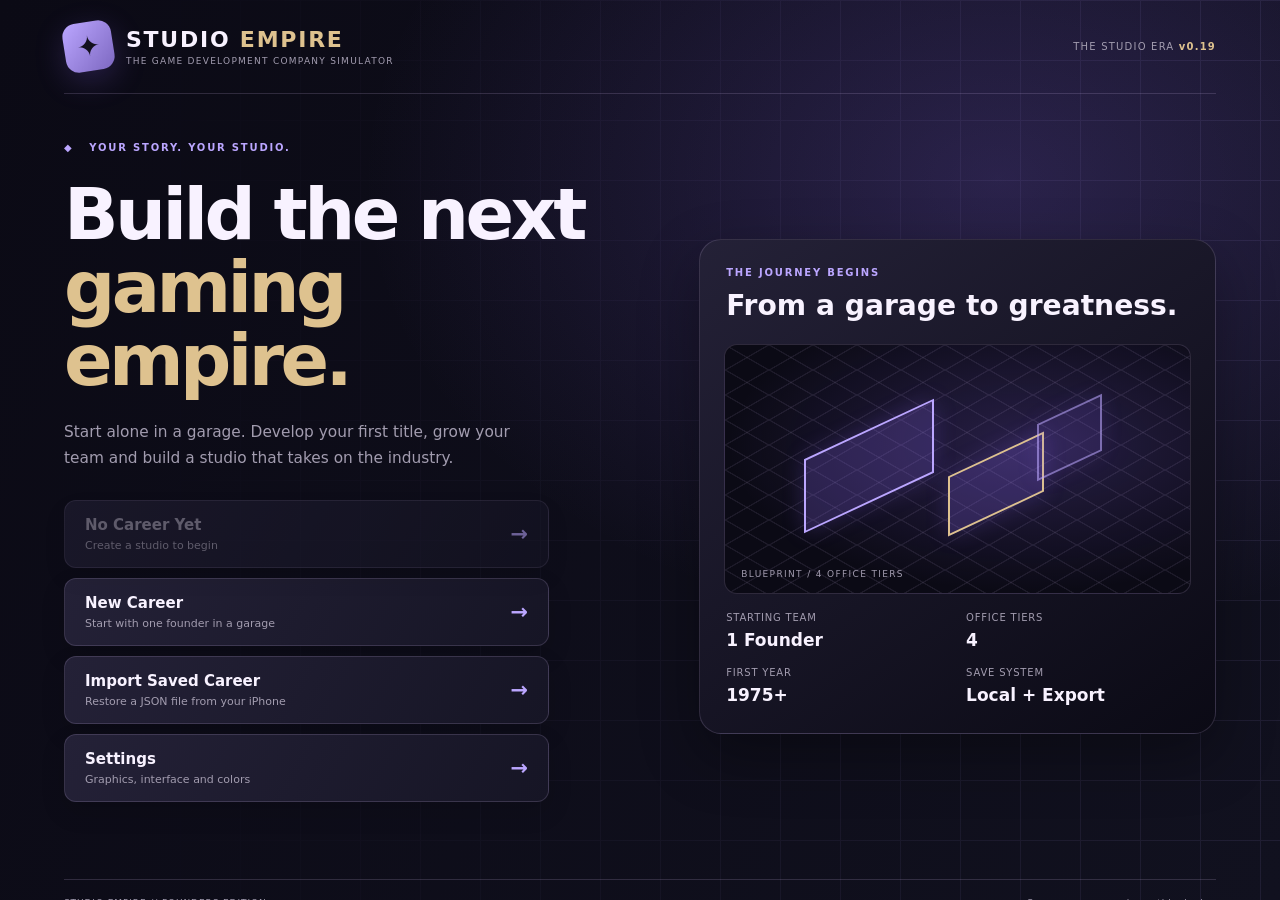
==== game3d/index.html @ 0d2b9e67 "Activate launch main menu and game-wide visual theme in 3D entry point" ====
<!doctype html>
<html lang="en"><head><meta charset="utf-8"><meta name="viewport" content="width=device-width, initial-scale=1, viewport-fit=cover"><meta name="theme-color" content="#0b0a15"><title>Studio Empire | Build Your Gaming Empire</title><link rel="stylesheet" href="./styles.css"><link rel="stylesheet" href="./office-economy.css"><link rel="stylesheet" href="./concept-hud.css"><link rel="stylesheet" href="./garage-mobile-v2.css"><link rel="stylesheet" href="./career-interface.css"><link rel="stylesheet" href="./ui-overhaul-v17.css"><link rel="stylesheet" href="./industry-ui-v18.css"><link rel="stylesheet" href="./visual-identity-v19.css"></head>
<body>
<div class="app" id="app">
  <header class="topbar"><div class="identity"><span class="identity-mark">◈</span><span><b>STUDIO <em>EMPIRE</em></b><small>3D ENGINE / GARAGE PROTOTYPE</small></span></div><div class="stats"><div><small>YEAR</small><strong id="year">1980</strong></div><div><small>CASH</small><strong id="cash">$75,000</strong></div><div><small>CREW</small><strong id="crew">3</strong></div></div><a href="/" class="old-game" title="Return to existing Studio Empire">EXISTING GAME <span>↗</span></a></header>
  <div class="workspace">
    <aside class="navpanel"><div class="eyebrow">MANAGEMENT</div><h2 id="company">Pioneer Games</h2><p class="muted" id="save-status">Isolated 3D preview · production saves untouched</p><div class="main-actions"><button class="menuitem selected" data-panel="studio"><span class="navicon">⌂</span><span><b>Studio Floor</b><small>Real-time 3D workspace</small></span></button><button class="menuitem" data-panel="staff"><span class="navicon">♙</span><span><b>Your Team</b><small>Roles and activity</small></span></button><button class="menuitem" data-panel="projects"><span class="navicon">▣</span><span><b>Projects</b><small>Read current career</small></span></button><button class="menuitem" data-panel="finances"><span class="navicon">◇</span><span><b>Company</b><small>Financial snapshot</small></span></button></div><div class="notice"><span class="pin"></span><div><b>PLAYABLE ENGINE PROTOTYPE</b><p>True 3D geometry, independent staff, animated activity, navigation and touch camera. Custom premium models are still required.</p></div></div></aside>
    <main class="viewport-shell"><div class="scene-header"><div><span class="eyebrow">WORLD VIEW / FIRST OFFICE</span><h1>THE GARAGE <small>ERA-AWARE WORKSPACE</small></h1></div><div class="state-indicator"><span></span><b id="engine-status">LOADING 3D ENGINE</b></div></div>
      <section class="stage" id="stage"><canvas id="renderCanvas" aria-label="Interactive 3D garage with employees and furniture" tabindex="0"></canvas><div class="scene-notice" id="loading" role="status">Loading the 3D engine…</div><div class="viewport-overlay top"><span>◉ LIVE WORKPLACE</span><span id="workplace-label">3 EMPLOYEES · 4 WORKSTATIONS</span></div><div class="viewport-overlay bottom"><div><b>PINCH / DRAG</b> TO EXPLORE <span class="divider-dot">·</span> TAP A DESK OR EMPLOYEE</div><span id="fps"></span></div><div class="camera-tools" aria-label="Camera tools"><button id="zoom-in" title="Zoom in">+</button><button id="zoom-out" title="Zoom out">−</button><button id="fit" title="Reset view">⤢</button></div></section>
      <section class="bottom-row"><div class="activity"><span class="eyebrow">WORKDAY SIMULATION</span><b id="activity-name">Garage team active</b><p id="activity-text">Employees switch between desks, brainstorming, and coffee breaks.</p></div><div class="times"><span>DEMO TIME</span><button id="pause" aria-pressed="false">Ⅱ PAUSE</button><button id="speed">1× SPEED</button></div></section>
    </main>
    <aside class="inspector"><div class="eyebrow">SELECTED</div><h3 id="selected-title">Welcome to the garage</h3><p id="selected-desc">Tap an employee or an object to inspect the actual scene.</p><div class="sep"></div><div class="mini-stat"><span>STUDIO</span><b>GARAGE / LEVEL 1</b></div><div class="mini-stat"><span>SCENE</span><b id="object-count">BUILDING…</b></div><div class="mini-stat"><span>ANIMATION</span><b id="animation-count">PENDING</b></div><div class="sep"></div><span class="eyebrow">ACTIVE STAFF</span><div id="staff-list"></div><button class="inspect-button" id="inspect-team">VIEW TEAM PROFILES →</button></aside>
  </div>
  <nav class="mobile-nav" aria-label="Mobile management"><button data-panel="studio" class="active"><span>⌂</span>OFFICE</button><button data-panel="staff"><span>♙</span>STAFF</button><button data-panel="projects"><span>▣</span>PROJECTS</button><button data-panel="finances"><span>◇</span>COMPANY</button></nav>
  <div class="sheet-cover" id="sheet-cover" hidden><section class="sheet" role="dialog" aria-modal="true" aria-labelledby="sheet-title"><div class="sheet-head"><div><span class="eyebrow">CAREER SNAPSHOT / READ ONLY</span><h2 id="sheet-title">Company</h2></div><button id="sheet-close" aria-label="Close">×</button></div><div id="sheet-content" class="sheet-content"></div></section></div>
</div>
<!-- CDN is for an isolated proof of concept only. Package and self-host a pinned engine before release. -->
<script src="https://cdn.babylonjs.com/babylon.js" defer></script><script src="./bridge.js" defer></script><script src="./garage.js" defer></script><script src="./office-progression.js" defer></script><script src="./office-economy.js" defer></script><script src="./office-art-v015.js" defer></script><script src="./garage-visual-v2.js" defer></script>
<script src="./career-simulation.js" defer></script><script src="./career-interface.js" defer></script><script src="./scene-details.js" defer></script>
<script src="./materials-v17.js" defer></script><script src="./ui-overhaul-v17.js" defer></script>
<script src="./save-import-v17.js" defer></script>
<script src="./industry-v18.js" defer></script><script src="./industry-ui-v18.js" defer></script><script src="./world-polish-v18.js" defer></script><script src="./main-menu-v19.js" defer></script></body></html>
---- game3d/styles.css ----
:root{font-family:Inter,-apple-system,BlinkMacSystemFont,Segoe UI,system-ui,sans-serif;color:#f0f4f1;background:#0b131c;color-scheme:dark}*{box-sizing:border-box}html,body{margin:0;height:100%;overscroll-behavior:none}body{overflow:hidden}button,a{-webkit-tap-highlight-color:transparent}button{font:inherit;cursor:pointer}a{color:inherit;text-decoration:none}.app{height:100dvh;display:flex;flex-direction:column;min-height:0;background:radial-gradient(ellipse at 46% 20%,#243445 0,#0b131c 74%)}.topbar{height:76px;flex-shrink:0;display:flex;align-items:center;gap:18px;padding:0 21px;background:#0c1721f5;border-bottom:1px solid #ffffff13}.identity{display:flex;align-items:center;gap:13px;min-width:240px}.identity-mark{display:grid;place-items:center;font-size:28px;color:#c2ffbc;width:42px;height:42px;border-radius:11px;background:#315847}.identity b{font-size:16px;letter-spacing:.11em}.identity em{font-style:normal;color:#89cbb1}.identity small{display:block;color:#7d96a5;font-size:9px;letter-spacing:.18em;margin-top:5px}.stats{display:flex;gap:16px;margin-left:auto}.stats>div{display:flex;flex-direction:column;gap:5px;border-left:1px solid #37505a;padding:0 17px}.stats small,.eyebrow{font-size:10px;color:#83a3a9;font-weight:750;letter-spacing:.15em}.stats strong{font-size:17px}.old-game{font-size:11px;letter-spacing:.08em;font-weight:800;padding:12px 14px;background:#233b47;border:1px solid #537481;border-radius:9px;white-space:nowrap}.old-game span{color:#9ee0bb}.workspace{min-height:0;display:grid;grid-template-columns:220px minmax(0,1fr) 243px;flex:1}.navpanel,.inspector{background:#111f2a;min-height:0;overflow:auto;padding:27px 17px;border-right:1px solid #ffffff0f}.navpanel h2{font-size:21px;margin:14px 0 8px;line-height:1.18}.muted{font-size:11px;line-height:1.6;color:#95a7b0}.main-actions{display:grid;gap:8px;margin-top:30px}.menuitem{display:flex;align-items:center;gap:12px;width:100%;padding:13px 9px;border-radius:11px;border:1px solid transparent;background:transparent;text-align:left;color:#cfdae0}.menuitem:hover,.menuitem.selected{background:#24403e;border-color:#608f78}.menuitem small{display:block;font-size:10px;color:#8fa6ac;margin-top:5px}.menuitem b{font-size:13px}.navicon{font-size:23px;color:#a6dfc5;width:27px;text-align:center}.notice{display:flex;gap:8px;background:#152a33;border:1px solid #365b54;border-radius:11px;padding:14px 11px;margin-top:30px}.notice b{font-size:10px;line-height:1.3;color:#b5e8bd}.notice p{font-size:11px;line-height:1.6;color:#9bb7ba;margin-bottom:0}.pin{border-radius:50%;width:8px;height:8px;flex:none;background:#84d4b1;margin-top:3px}.viewport-shell{min-width:0;min-height:0;display:flex;flex-direction:column;padding:18px 20px 16px;gap:11px}.scene-header{min-height:50px;display:flex;align-items:center;justify-content:space-between;gap:10px}.scene-header h1{font-size:20px;letter-spacing:.02em;margin:7px 0 0}.scene-header h1 small{font-size:10px;color:#8babb0;font-weight:600;letter-spacing:.08em;margin-left:12px}.state-indicator{display:flex;align-items:center;gap:8px;background:#1c383a;padding:8px 10px;border-radius:7px;color:#c6f1d5;font-size:9px;letter-spacing:.08em;white-space:nowrap}.state-indicator>span{width:7px;height:7px;border-radius:100%;background:#6ed99a;box-shadow:0 0 11px #76efc588}.stage{flex:1;position:relative;min-height:200px;overflow:hidden;border-radius:13px;border:1px solid #5b747777;background:radial-gradient(ellipse at 50% 55%,#425863 0,#182b36 65%,#12202d 100%)}#renderCanvas{display:block;width:100%;height:100%;touch-action:none;outline:0}.scene-notice{position:absolute;inset:0;display:grid;place-items:center;text-align:center;padding:30px;background:#152633;color:#dfe7e9;font-size:14px;z-index:8}.scene-notice[hidden]{display:none}.viewport-overlay{position:absolute;left:0;right:0;pointer-events:none;display:flex;align-items:center;justify-content:space-between;padding:0 16px;gap:8px;font-size:9px;font-weight:800;letter-spacing:.12em;color:#e0ede9}.viewport-overlay.top{top:0;height:45px;background:linear-gradient(#0f1d26b0,#0f1d2600)}.viewport-overlay.top span:first-child{color:#b5e7ce}.viewport-overlay.bottom{bottom:0;height:50px;background:linear-gradient(#0f1d2600,#0f1d26c8)}.viewport-overlay.bottom b{color:#b7f4cc}.viewport-overlay.bottom #fps{color:#a4c4c8}.divider-dot{padding:0 5px;color:#8cabb0}.camera-tools{position:absolute;right:13px;top:58px;display:grid;gap:7px}.camera-tools button{width:39px;height:39px;background:#10242bdc;color:#e1f1e9;border:1px solid #7d9b9678;border-radius:10px;font-size:21px;font-weight:800;backdrop-filter:blur(5px)}.bottom-row{flex:none;display:flex;align-items:center;justify-content:space-between;gap:12px;background:#142632;border:1px solid #ffffff16;border-radius:12px;padding:13px 17px;min-height:82px}.activity b{display:block;margin:7px 0 2px;font-size:14px}.activity p{font-size:11px;color:#98aebb;margin:0;line-height:1.4}.times{display:flex;align-items:center;gap:9px;white-space:nowrap}.times>span{font-size:10px;color:#83a3a9;margin-right:5px}.times button{border:1px solid #56776b;background:#29463e;color:#d5f1dd;padding:10px 11px;font-size:10px;font-weight:800;border-radius:9px}.inspector{border-right:0;border-left:1px solid #ffffff0f}.inspector h3{font-size:19px;margin:13px 0 10px}.inspector p{font-size:12px;line-height:1.6;color:#a2b6bf}.sep{height:1px;background:#ffffff1a;margin:22px 0}.mini-stat{display:flex;justify-content:space-between;align-items:center;padding:8px 0;font-size:10px;gap:6px}.mini-stat span{color:#8aa4ad}.mini-stat b{font-size:10px;text-align:right}.person-list-item{display:flex;gap:10px;align-items:center;padding:11px 0;border-bottom:1px solid #ffffff17;cursor:pointer}.person-dot{width:25px;height:25px;border-radius:8px;background:#6b9b8d;border:2px solid #b8d9c2}.person-list-item b{display:block;font-size:11px}.person-list-item small{color:#88a5ad;font-size:10px}.inspect-button{margin-top:17px;width:100%;background:#274b45;color:#cbf2d9;border:1px solid #537869;border-radius:8px;padding:12px 5px;font-size:11px;font-weight:800}.mobile-nav{display:none}.sheet-cover{position:fixed;inset:0;background:#050b11a6;z-index:20;display:grid;place-items:center;padding:16px}.sheet-cover[hidden]{display:none}.sheet{background:#152833;color:#eaf2ed;border:1px solid #658078;max-height:85dvh;overflow:auto;width:min(560px,100%);border-radius:18px;box-shadow:0 25px 100px #0009}.sheet-head{position:sticky;top:0;background:#152833;display:flex;justify-content:space-between;align-items:center;padding:20px;border-bottom:1px solid #ffffff20}.sheet-head h2{margin:8px 0 0}.sheet-head button{border:0;background:#28413e;color:#fff;border-radius:10px;width:40px;height:40px;font-size:25px}.sheet-content{padding:20px}.sheet-content p{color:#b2c5ca;font-size:13px;line-height:1.6}.detail-row{display:flex;justify-content:space-between;gap:20px;padding:12px 0;border-bottom:1px solid #ffffff14;font-size:12px}.detail-row>span{color:#99b4b9}.detail-card{padding:13px;border:1px solid #ffffff1c;border-radius:10px;margin-bottom:9px;background:#1c343c}.detail-card b{display:block}.detail-card small{display:block;color:#a5bbc1;margin-top:6px;font-size:11px}.read-only{padding:12px;border:1px solid #477663;border-radius:10px;background:#214034;color:#d1f6e3;font-size:11px;line-height:1.5;margin-bottom:16px}
@media(max-width:1140px){.workspace{grid-template-columns:205px minmax(0,1fr)}.inspector{display:none}}@media(max-width:740px){.topbar{height:59px;padding:0 12px;gap:6px}.identity{min-width:0;gap:6px}.identity-mark{width:31px;height:32px;font-size:19px;border-radius:8px}.identity b{font-size:12px;letter-spacing:.04em}.identity small{font-size:7px;letter-spacing:.05em}.stats{gap:2px}.stats>div{padding:0 8px}.stats small{font-size:8px}.stats strong{font-size:12px}.stats>div:nth-child(3){display:none}.old-game{display:none}.workspace{display:flex;flex:1;min-height:0}.navpanel{display:none}.viewport-shell{width:100%;padding:8px 7px 7px;gap:7px}.scene-header{min-height:42px;padding:0 6px}.scene-header h1{font-size:15px;margin-top:3px}.scene-header h1 small{font-size:8px;margin-left:4px}.scene-header .eyebrow{font-size:8px}.state-indicator{font-size:8px;padding:6px}.stage{border-radius:10px;min-height:0}.viewport-overlay.top{height:36px;padding:0 9px;font-size:8px}.viewport-overlay.bottom{padding:0 9px;height:38px;font-size:8px}.camera-tools{right:8px;top:46px}.camera-tools button{width:36px;height:36px}.bottom-row{padding:10px;min-height:67px}.activity b{font-size:12px;margin:3px 0}.activity p{font-size:10px}.bottom-row .eyebrow{font-size:8px}.times{gap:4px}.times>span{display:none}.times button{font-size:9px;padding:9px 7px}.mobile-nav{display:flex;flex:none;height:calc(58px + env(safe-area-inset-bottom));padding-bottom:env(safe-area-inset-bottom);background:#111f2b;border-top:1px solid #455f6c;justify-content:space-around}.mobile-nav button{flex:1;display:flex;gap:5px;flex-direction:column;align-items:center;justify-content:center;background:none;border:0;color:#92aeb7;font-size:9px;font-weight:800}.mobile-nav button span{font-size:19px}.mobile-nav button.active{color:#aff3c8;background:#1c3538}}@media(max-width:370px){.scene-header h1 small{display:none}.activity p{display:none}.topbar .stats>div{padding:0 5px}}
---- game3d/office-economy.css ----
/* Locked progression and real confirmed purchases. */
.office-stage-switch.owned-office-track{align-items:center;gap:5px;max-width:100%;overflow:auto;flex-wrap:nowrap}
.office-stage-switch .owned-step{flex:none;white-space:nowrap;background:#0b2434;color:#7e98ad;border:1px solid #31536c;padding:7px 8px;font-size:9px;font-weight:800;border-radius:6px}
.office-stage-switch .owned-step.current{background:#164b42;border-color:#71d4a7;color:#e5ffed}.office-stage-switch .owned-step.owned{color:#a6e2c3}
.office-stage-switch #office-buy-open{flex:none;border:1px solid #ffc2a5;background:#e77c64;color:white;font-weight:900}
.office-purchase-cover{position:fixed;inset:0;background:#020b14e0;z-index:9999;display:grid;place-items:center;padding:13px}.office-purchase-cover[hidden]{display:none}
.office-purchase-dialog{background:linear-gradient(150deg,#173346,#0a1b29);border:1px solid #54849c;color:#e7f2f8;border-radius:15px;width:min(500px,100%);max-height:92dvh;overflow:auto;box-shadow:0 25px 80px #000a}
.office-purchase-dialog header,.office-purchase-dialog footer{display:flex;align-items:center;justify-content:space-between;gap:10px;padding:15px 19px;border-bottom:1px solid #33546a}
.office-purchase-dialog header h2{font-size:19px;margin:0}.office-purchase-dialog header button{font-size:24px}
.office-purchase-dialog button{border:1px solid #507086;background:#1d3a4e;color:#fff;border-radius:8px;padding:10px 12px;font-weight:800}
#office-purchase-details{padding:17px 19px;color:#b7cad9;font-size:12px;line-height:1.6}.office-price{font-size:26px;color:#ffc39d;margin:0;font-weight:900}.office-price small{font-size:11px;font-weight:500}
.office-req{display:grid;gap:6px}.office-req div{border-radius:7px;background:#112c3c;padding:9px;display:flex;gap:11px}.office-req .met b{color:#61dfab}.office-req .missing b{color:#f39882}.office-warning{color:#95b9ce;font-size:11px}
.office-purchase-dialog footer{border-top:1px solid #33546a;border-bottom:0}.office-purchase-dialog #office-purchase-confirm{background:#e77c64;border-color:#ffc2a5}.office-purchase-dialog #office-purchase-confirm:disabled{background:#284352;color:#829da9;cursor:not-allowed}
@media(max-width:740px){.office-stage-switch.owned-office-track{width:100%;justify-content:flex-start}.office-stage-switch .owned-step{font-size:8px;padding:6px}.office-purchase-dialog footer{flex-wrap:wrap}.office-purchase-dialog footer button{flex:1}}
---- game3d/concept-hud.css ----
/* Studio Empire four-stage isometric UI — actual DOM, not rendered concept art */
body.studio-concept-hud{--coral:#F27C69;--line:#39647C;--blue:#73C6EE;background:#081622}
.studio-concept-hud .app{background:radial-gradient(ellipse at 50% 40%,#183343 0,#091727 74%)}
.studio-concept-hud .topbar{height:77px;background:linear-gradient(90deg,#071523,#111F30 70%,#081827);border-color:#34536B;box-shadow:0 3px 24px #00152588;z-index:4;gap:9px}
.studio-concept-hud .identity{min-width:196px}
.studio-concept-hud .identity-mark{background:linear-gradient(135deg,#FF9A81,#E85E59);color:#122032;box-shadow:0 5px 20px #F5786B40;font-size:26px}
.studio-concept-hud .identity em{color:#FF8C76}
.studio-concept-hud .identity b{letter-spacing:.045em;font-size:17px}
.studio-concept-hud .stats{margin-left:0;gap:0;flex:1;max-width:780px}
.studio-concept-hud .stats>div{min-width:0;flex:1;padding:0 13px;border-color:#34546B}
.studio-concept-hud .stats>div:first-child{order:4}
.studio-concept-hud .stats>div:nth-child(2){order:1}
.studio-concept-hud .stats>div:nth-child(3){order:5}
.studio-concept-hud .stats>.concept-stat:nth-child(4){order:2}
.studio-concept-hud .stats>.concept-stat:nth-child(5){order:3}
.studio-concept-hud .stats small{font-size:9px;letter-spacing:.1em}
.studio-concept-hud .stats strong{font-size:16px}
.studio-concept-hud .times{display:flex;gap:4px;margin-left:auto}
.studio-concept-hud .times>span{display:none}
.studio-concept-hud .times button{background:#1B3448;border-color:#3F6980;padding:10px;font-size:10px}
.studio-concept-hud .old-game{margin-left:0;padding:10px;font-size:10px}
.studio-concept-hud .workspace{grid-template-columns:178px minmax(0,1fr) 0}
.studio-concept-hud .navpanel{padding:22px 10px;background:linear-gradient(180deg,#0E2133,#081726);border-color:#2D4F60}
.studio-concept-hud .navpanel h2{font-size:15px;margin:12px 9px 3px}
.studio-concept-hud .navpanel .muted{display:none}
.studio-concept-hud .main-actions{margin-top:20px;gap:3px}
.studio-concept-hud .menuitem{padding:12px 9px;border-radius:5px}
.studio-concept-hud .menuitem b{font-size:12px}
.studio-concept-hud .menuitem small{display:none}
.studio-concept-hud .menuitem.selected{background:linear-gradient(120deg,#FA8972,#E77167);color:white;border-color:transparent}
.studio-concept-hud .menuitem.selected .navicon{color:white}
.studio-concept-hud .navicon{color:#D4E1E8}
.studio-concept-hud .notice{display:none}
.studio-concept-hud .viewport-shell{padding:9px 10px 12px;gap:7px}
.studio-concept-hud .scene-header{min-height:54px;gap:6px}
.studio-concept-hud .scene-header h1{font-size:16px;letter-spacing:.05em;margin:0;text-transform:uppercase;min-width:0}
.studio-concept-hud .scene-header h1 small{font-size:9px;color:#EAA98D}
.studio-concept-hud .scene-header .eyebrow{font-size:9px;color:#90C4E0}
.studio-concept-hud .state-indicator{display:none}
.studio-concept-hud .office-stage-switch{display:flex;align-items:center;justify-content:flex-end;gap:4px;flex:1;flex-wrap:wrap}
.studio-concept-hud .office-stage-switch b{font-size:9px;color:#83BDD7;margin-right:5px;letter-spacing:.1em}
.studio-concept-hud .office-stage-switch button{background:#12283C;border:1px solid #40647B;border-radius:7px;color:#B1CBDB;font-weight:700;font-size:10px;padding:9px 10px;white-space:nowrap}
.studio-concept-hud .office-stage-switch button.selected-tier{background:#345775;border-color:#86BADB;color:#FFF;box-shadow:inset 0 2px #7CC1EB}
.studio-concept-hud .stage{border-color:#35576C;border-radius:6px;background:radial-gradient(ellipse at center,#294A56,#081925)}
.studio-concept-hud .viewport-overlay.top{padding-right:235px}
.studio-concept-hud .viewport-overlay.bottom{opacity:.8}
.studio-concept-hud .camera-tools{left:14px;right:auto;top:59px}
.studio-concept-hud .camera-tools button{background:#0D273ADD;border-color:#5C8095}
.studio-concept-hud .concept-goals{pointer-events:none;position:absolute;z-index:3;right:10px;top:47px;width:225px;max-width:38%;background:#0C2033F0;border:1px solid #416C84;border-radius:10px;padding:13px;box-shadow:0 12px 30px #00102099}
.studio-concept-hud .concept-goals strong{display:block;font-size:11px;color:#A2D9F1;letter-spacing:.08em;padding-bottom:8px;border-bottom:1px solid #426078}
.studio-concept-hud .concept-goals p{font-size:10px;line-height:1.5;margin:9px 0;color:#E5EFF3}
.studio-concept-hud .concept-goals p:before{content:'○';color:#7CD5D8;margin-right:7px}
.studio-concept-hud .concept-goals small{font-size:9px;color:#E6AD93}
.studio-concept-hud .bottom-row{display:none}
.studio-concept-hud .concept-snapshot{display:grid;flex-shrink:0;grid-template-columns:1.25fr 1fr 1fr 1fr;gap:7px;min-height:118px}
.studio-concept-hud .concept-snapshot button{min-width:0;border-radius:9px;background:linear-gradient(170deg,#123149,#091D30);border:1px solid #39718F;text-align:left;display:flex;flex-direction:column;gap:8px;color:#F1F5F8;padding:13px}
.studio-concept-hud .concept-snapshot button:hover{border-color:#7BC7EF}
.studio-concept-hud .concept-snapshot button span{color:#65C7F2;font-size:10px;font-weight:850;letter-spacing:.04em;border-bottom:1px solid #365970;padding-bottom:8px}
.studio-concept-hud .concept-snapshot button b{font-size:14px;text-overflow:ellipsis;white-space:nowrap;overflow:hidden}
.studio-concept-hud .concept-snapshot button small{font-size:10px;color:#A2B8C9;line-height:1.3}
.studio-concept-hud .inspector{display:none}
.studio-concept-hud .mobile-nav{background:#0B2132;border-color:#31546B}
.studio-concept-hud .mobile-nav button.active{background:#EE8070;color:white}
@media(max-width:1100px){.studio-concept-hud .workspace{grid-template-columns:152px minmax(0,1fr)}.studio-concept-hud .identity{min-width:155px}.studio-concept-hud .stats>div{padding:0 8px}}
@media(max-width:860px){.studio-concept-hud .stats>.concept-stat:nth-child(5){display:none}.studio-concept-hud .concept-snapshot button:last-child{display:none}.studio-concept-hud .concept-snapshot{grid-template-columns:1fr 1fr 1fr}}
@media(max-width:740px){
.studio-concept-hud .topbar{height:58px;padding:0 8px;gap:5px}
.studio-concept-hud .identity{min-width:0;gap:6px}
.studio-concept-hud .identity-mark{width:32px;height:32px;font-size:20px}
.studio-concept-hud .identity b{font-size:11px}
.studio-concept-hud .identity small{display:none}
.studio-concept-hud .stats{margin-left:auto;max-width:none;flex:0 1 auto}
.studio-concept-hud .stats>div{padding:0 7px}
.studio-concept-hud .stats>div:first-child,.studio-concept-hud .stats>div:nth-child(3),.studio-concept-hud .stats>.concept-stat:nth-child(5){display:none}
.studio-concept-hud .stats small{font-size:7px}
.studio-concept-hud .stats strong{font-size:11px}
.studio-concept-hud .times{margin-left:0;gap:3px}
.studio-concept-hud .times button{padding:8px 6px;font-size:9px}
.studio-concept-hud .viewport-shell{padding:7px;gap:5px}
.studio-concept-hud .scene-header{min-height:74px;flex-wrap:wrap;gap:4px}
.studio-concept-hud .scene-header h1{font-size:12px}
.studio-concept-hud .scene-header .eyebrow{font-size:8px}
.studio-concept-hud .scene-header h1 small{display:none}
.studio-concept-hud .office-stage-switch{flex:1 0 100%;justify-content:flex-start;overflow:auto;white-space:nowrap;flex-wrap:nowrap}
.studio-concept-hud .office-stage-switch b{display:none}
.studio-concept-hud .office-stage-switch button{padding:7px 8px;font-size:9px}
.studio-concept-hud .stage{min-height:0}
.studio-concept-hud .concept-goals{right:5px;top:37px;width:145px;max-width:43%;padding:8px}
.studio-concept-hud .concept-goals strong{font-size:8px;padding-bottom:4px}
.studio-concept-hud .concept-goals p{font-size:8px;margin:5px 0}
.studio-concept-hud .concept-goals p:nth-of-type(2){display:none}
.studio-concept-hud .concept-goals small{font-size:7px}
.studio-concept-hud .camera-tools{left:6px;top:48px}
.studio-concept-hud .camera-tools button{width:32px;height:32px;font-size:18px}
.studio-concept-hud .concept-snapshot{grid-template-columns:1fr 1fr;min-height:88px;max-height:102px;gap:5px}
.studio-concept-hud .concept-snapshot button{padding:8px;gap:4px}
.studio-concept-hud .concept-snapshot button span{font-size:8px;padding-bottom:4px}
.studio-concept-hud .concept-snapshot button b{font-size:10px}
.studio-concept-hud .concept-snapshot button small{font-size:8px}
.studio-concept-hud .concept-snapshot button:nth-child(3){display:none}
.studio-concept-hud .mobile-nav{height:calc(53px + env(safe-area-inset-bottom))}
}
@media(max-width:375px){.studio-concept-hud .stats>.concept-stat:nth-child(4){display:none}.studio-concept-hud .office-stage-switch button{font-size:8px;padding:6px}.studio-concept-hud .concept-goals{max-width:44%}}


/* Landscape phone: preserve the 3D viewport instead of stacking cards over it. */
@media (orientation:landscape) and (max-height:520px) {
 .studio-concept-hud .app{height:100dvh;min-height:0}
 .studio-concept-hud .topbar{height:48px;min-height:48px;padding:0 8px}
 .studio-concept-hud .identity-mark{width:30px;height:30px}
 .studio-concept-hud .identity b{font-size:11px}
 .studio-concept-hud .identity small{display:none}
 .studio-concept-hud .old-game{display:none}
 .studio-concept-hud .stats strong{font-size:12px}
 .studio-concept-hud .stats small{font-size:7px}
 .studio-concept-hud .viewport-shell{gap:3px;padding:3px 6px}
 .studio-concept-hud .scene-header{min-height:35px;height:35px;flex-wrap:nowrap;gap:5px}
 .studio-concept-hud .scene-header .eyebrow{display:none}
 .studio-concept-hud .scene-header h1{font-size:12px;white-space:nowrap}
 .studio-concept-hud .scene-header h1 small{display:none}
 .studio-concept-hud .office-stage-switch{flex:1;min-width:0;justify-content:flex-end;flex-wrap:nowrap;overflow:auto}
 .studio-concept-hud .office-stage-switch b{display:none}
 .studio-concept-hud .office-stage-switch button{padding:6px 7px;font-size:9px}
 .studio-concept-hud .stage{flex:1;min-height:165px!important}
 .studio-concept-hud .concept-goals,.studio-concept-hud .concept-snapshot{display:none!important}
 .studio-concept-hud .viewport-overlay.top{display:none}
 .studio-concept-hud .viewport-overlay.bottom{height:21px;font-size:7px}
 .studio-concept-hud .camera-tools{top:10px;left:6px;gap:3px}
 .studio-concept-hud .camera-tools button{width:29px;height:29px;font-size:16px}
 .studio-concept-hud .mobile-nav{height:40px;padding-bottom:0;min-height:40px}
 .studio-concept-hud .mobile-nav button{font-size:8px}
 .studio-concept-hud .mobile-nav button span{font-size:13px}
 .studio-concept-hud .navpanel{padding:4px 6px}
 .studio-concept-hud .navpanel .main-actions{margin-top:4px;gap:1px}
 .studio-concept-hud .navpanel .menuitem{padding:5px;font-size:10px;min-height:0}
 .studio-concept-hud .navpanel .eyebrow,.studio-concept-hud .navpanel h2{display:none}
}
@media(max-width:740px) {
 .studio-concept-hud .viewport-overlay.top {white-space:nowrap}
 .studio-concept-hud #workplace-label{max-width:170px;overflow:hidden;text-overflow:ellipsis}
}
---- game3d/garage-mobile-v2.css ----
/* Studio Empire 3D: phone viewport correction, no rendered artwork substitutes. */
@media (max-width:740px) and (orientation:portrait){
  .viewport-shell{min-height:0;overflow:auto;overscroll-behavior:contain;scrollbar-width:none}
  .viewport-shell::-webkit-scrollbar{display:none}
  .scene-header{min-height:39px}
  .scene-header h1{line-height:1.1}
  .stage{flex:0 0 auto;height:min(58dvh,510px);min-height:330px}
  .bottom-row{flex:none}
  .viewport-overlay.bottom{font-size:7px}
}
@media (min-width:741px) and (max-height:540px){
  .topbar{height:47px;padding:0 10px}
  .identity{min-width:140px}
  .identity small,.navpanel,.inspector,.old-game,.bottom-row{display:none}
  .workspace{display:flex;min-height:0}
  .viewport-shell{width:100%;padding:3px 7px;gap:3px}
  .scene-header{min-height:32px}
  .scene-header h1{font-size:13px;margin-top:2px}
  .stage{flex:1;min-height:0}
  .mobile-nav{display:flex;height:48px}
  .mobile-nav button{font-size:9px}
  .camera-tools{top:34px}
}
---- game3d/career-interface.css ----
/* In-world Studio Empire career controls — mobile-first, usable over the 3D stage. */
#career-open,#career-mobile{border:1px solid #de9979;color:#fff3e8;background:linear-gradient(135deg,#d56c56,#8f3c46);box-shadow:0 8px 22px #150a0c50;font-weight:800;border-radius:9px;white-space:nowrap;letter-spacing:.035em;cursor:pointer}
#career-open{padding:12px 15px;font-size:12px}#career-open .career-open-dot{color:#ffcf8e;margin-right:7px}
#career-mobile{display:none;font-size:9px;padding:6px}
.career-hub{position:fixed;inset:0;z-index:5000;display:grid;place-items:center;font:inherit;color:#f1f4f8}
.career-hub[hidden]{display:none}.career-backdrop{position:absolute;inset:0;background:#050a13e8;backdrop-filter:blur(9px)}
.career-shell{position:relative;width:min(1180px,calc(100vw - 36px));height:min(810px,calc(100dvh - 34px));min-height:0;overflow:hidden;display:flex;flex-direction:column;border:1px solid #466477;border-radius:17px;background:#111e2df9;box-shadow:0 30px 130px #000c}
.career-head{display:flex;align-items:center;justify-content:space-between;gap:14px;padding:18px 23px;border-bottom:1px solid #46647750;background:linear-gradient(100deg,#142b3c,#0f1c2c)}
.career-kicker{display:block;font-size:9px;font-weight:900;letter-spacing:.22em;color:#6cd7ee}.career-head h2{font-size:21px;margin:6px 0 0;letter-spacing:.01em}.career-head-actions{display:flex;gap:9px}.career-head-actions button{background:#253e4e;border:1px solid #537487;border-radius:8px;color:#e6f5f7;padding:10px 13px;cursor:pointer;font-size:11px;font-weight:800}
.career-metrics{display:grid;grid-template-columns:repeat(5,minmax(0,1fr));gap:1px;background:#37546a;padding:1px}.career-metric{min-width:0;background:#102131;padding:12px 17px}.career-metric span{font-size:9px;color:#78c7e4;font-weight:900;letter-spacing:.15em}.career-metric b{display:block;font-size:18px;margin:5px 0 2px;overflow:hidden;text-overflow:ellipsis;white-space:nowrap}.career-metric small{font-size:9px;color:#8cabbc}
.career-tabs{display:flex;gap:6px;padding:12px 19px 0;overflow-x:auto;flex-shrink:0;background:#111f30}.career-tabs button{white-space:nowrap;border:1px solid transparent;background:#192d3e;color:#aec5d2;border-radius:9px 9px 0 0;padding:11px 16px;font-size:11px;font-weight:800;cursor:pointer}.career-tabs button.active{color:#fff;background:#2b4a60;border-color:#6f9cac;border-bottom-color:transparent}.career-tabs button:disabled{opacity:.45;cursor:not-allowed}
.career-body{min-height:0;overflow:auto;padding:20px 22px 32px;flex:1;overscroll-behavior:contain;background:radial-gradient(ellipse at 15% 0%,#203a4c88,transparent 70%)}
.career-dashboard-grid{display:grid;grid-template-columns:repeat(2,minmax(0,1fr));gap:14px}.career-split{display:grid;grid-template-columns:repeat(2,minmax(0,1fr));gap:15px}.career-tech-grid{display:grid;grid-template-columns:repeat(3,minmax(0,1fr));gap:13px}
.career-card{background:#142b3bd8;border:1px solid #3c6278;border-radius:13px;padding:17px 18px;min-width:0;box-shadow:inset 0 1px #ffffff12}.career-card header{display:flex;align-items:center;justify-content:space-between;gap:10px;border-bottom:1px solid #45657880;padding-bottom:11px;margin-bottom:13px}.career-card header strong{font-size:12px;text-transform:uppercase;letter-spacing:.07em;color:#91d9ee}.career-tag{border:1px solid #426b76;border-radius:25px;padding:4px 9px;font-size:9px;color:#a9d8e8;white-space:nowrap}
.career-card h3{font-size:21px;margin:10px 0}.career-card p{line-height:1.55;font-size:12px;color:#b5c9d2}.career-info{background:#102330;border:1px solid #395568;border-radius:8px;padding:10px 12px;color:#b9d2d7!important;font-size:11px!important}
.career-progress{width:100%;height:9px;background:#304a5e;border-radius:20px;overflow:hidden;margin:13px 0}.career-progress i{display:block;height:100%;border-radius:20px;background:linear-gradient(90deg,#ff9376,#f6c26f);transition:width .25s}
.career-list{display:grid;gap:0}.career-list p{margin:0;display:flex;justify-content:space-between;gap:12px;align-items:center;border-bottom:1px solid #63849636;padding:10px 0;font-size:11px}.career-list b{font-weight:700;color:#d7e7ec}.career-list span{color:#9bd2df;text-align:right}
.career-form{display:grid;gap:12px}.career-form label{display:grid;gap:7px;font-weight:750;font-size:11px;color:#a9d4de}.career-form input,.career-form select{width:100%;border:1px solid #577489;border-radius:8px;padding:12px;background:#0a1928;color:#fff;font:inherit;font-size:13px;min-height:42px}.career-form input:focus,.career-form select:focus{outline:2px solid #69d3ee;outline-offset:2px}.career-fields{display:grid;grid-template-columns:1fr 1fr;gap:12px}
.career-action,.career-ghost,.career-card button[data-research],.career-hire button{border:1px solid #b78a75;background:linear-gradient(135deg,#dd7359,#ad5150);border-radius:9px;color:white;font-size:11px;font-weight:900;letter-spacing:.04em;padding:12px 14px;cursor:pointer;margin-top:11px}.career-action{display:block;width:100%}.career-ghost{background:#253f53;border-color:#567c90}.career-card button:disabled{opacity:.35;cursor:not-allowed;filter:grayscale(.5)}
.career-hire{display:flex;align-items:center;justify-content:space-between;gap:10px;border-bottom:1px solid #45657855;padding:10px 0}.career-hire b{font-size:12px}.career-hire small{display:block;color:#a8c5cd;font-size:10px;margin-top:4px}.career-hire button{margin:0;font-size:10px;white-space:nowrap;padding:10px}
.career-employees>div{display:flex;gap:12px;align-items:center;padding:12px 0;border-bottom:1px solid #45657855}.career-avatar{width:36px;height:36px;display:grid;place-items:center;background:#31566a;color:#e6ffff;border-radius:10px;font-weight:900;flex-shrink:0}.career-employees>div>div{min-width:0;flex:1}.career-employees b{font-size:12px}.career-employees small{display:block;color:#aec6ce;font-size:10px;margin-top:3px}.career-employees strong{font-size:10px;white-space:nowrap;color:#81d9b2}
.career-footer{padding:12px 21px;display:flex;justify-content:space-between;align-items:center;gap:14px;background:#0d1b29;border-top:1px solid #405f70}.career-footer span{color:#a8cad3;font-size:11px}.career-footer button{background:#253f50;border:1px solid #50758a;color:#e2f5f9;padding:10px 12px;border-radius:7px;font-size:10px;font-weight:850;white-space:nowrap}
@media(max-width:900px){.career-tech-grid{grid-template-columns:repeat(2,minmax(0,1fr))}.career-metric{padding:10px}.career-metric b{font-size:15px}.career-split{grid-template-columns:1fr}}
@media(max-width:740px){#career-open{display:none}#career-mobile{display:flex;align-items:center;justify-content:center;flex:1.15;min-width:64px;border-radius:0;box-shadow:none}.career-shell{inset:0;width:100vw;height:100dvh;border:0;border-radius:0}.career-head{padding:13px 15px;min-height:64px}.career-head h2{font-size:16px}.career-head-actions button{font-size:10px;padding:8px}.career-kicker{font-size:8px}.career-metrics{grid-template-columns:repeat(5,minmax(0,1fr))}.career-metric{padding:10px 6px}.career-metric span{font-size:7px;letter-spacing:.04em}.career-metric b{font-size:12px}.career-metric small{font-size:8px}.career-tabs{padding:9px 8px 0}.career-tabs button{font-size:10px;padding:11px 12px}.career-body{padding:13px 11px 42px}.career-card{padding:13px}.career-dashboard-grid,.career-tech-grid{grid-template-columns:1fr}.career-footer{padding:9px 12px calc(10px + env(safe-area-inset-bottom))}.career-footer span{font-size:9px}.career-footer button{font-size:9px}.career-fields{grid-template-columns:1fr 1fr}}
@media(max-width:365px){.career-metric small{display:none}.career-metric b{font-size:10px}.career-fields{grid-template-columns:1fr}}
---- game3d/ui-overhaul-v17.css ----
/* Studio Empire v0.17: graphite, muted coral and warm off-white. Explicitly
   override legacy teal/brown layers instead of adding another competing UI. */
:root,body.studio-concept-hud{--ui-bg:#0c0e14;--ui-panel:#171b24;--ui-line:#3d4350;--ui-accent:#e78571;--ui-text:#f0f1f5;--ui-muted:#acb2c0;color:#f0f1f5;color-scheme:dark}
body,.app{background:#0c0e14!important}
.topbar,.navpanel,.inspector,.mobile-nav,.bottom-row{background:#121720!important;border-color:#373d49!important}
.topbar{box-shadow:0 7px 22px #0004}.identity-mark{background:#e98470!important;color:#1c1d24!important;box-shadow:none!important}.identity em{color:#ec8c77!important}
.stats>div{border-color:#3a424f!important}.stats small,.eyebrow{color:#adb4c0!important}.stats strong{color:#f4f4f7!important}
.navpanel .menuitem,.mobile-nav button{color:#bac0cb!important}
.navpanel .menuitem.selected,.navpanel .menuitem.active,.mobile-nav button.active{background:#432d30!important;color:#ffe0d6!important;border-color:#b86a5e!important}
.navicon{color:inherit!important}.scene-header h1{color:#f0f1f5!important;letter-spacing:.02em}
.v17-ui-marker{font-size:9px;color:#f1b6a2;background:#3a282c;border:1px solid #9a6359;border-radius:6px;padding:6px 9px;white-space:nowrap;font-weight:800}
#career-open,#career-mobile{background:#dc7e69!important;border-color:#e69782!important;color:#161920!important;box-shadow:none!important}
#career-open:hover,#career-mobile:hover{background:#f49e89!important}
#career-open:focus-visible,#career-mobile:focus-visible,.career-hub button:focus-visible{outline:2px solid #f0ac98;outline-offset:3px}
.stage{background:radial-gradient(ellipse at 48% 40%,#343741 0,#1e2530 62%,#111722 100%)!important;border-color:#40434d!important}
.camera-tools button{background:#1b2430e8!important;border:1px solid #74717b!important;color:#fff!important}
.state-indicator{background:#402d31!important;color:#ffd9cc!important}.state-indicator>span,.pin{background:#e48d78!important;box-shadow:none!important}
.viewport-overlay.top span:first-child{color:#ffc2b2!important}
.concept-goals,.concept-snapshot>button,.bottom-row,.notice{background:#171e29!important;border-color:#45414a!important}
.owned-office-track,.office-stage-switch{background:#1d222d!important;border-color:#454956!important}
.owned-step.current,.owned-office-track .current{background:#4b3134!important;border-color:#a96b5d!important;color:#ffdbcf!important}
#sheet-cover{display:none!important;pointer-events:none!important}
/* Modern full-screen career interface — one consistent management layer. */
.career-hub{z-index:7000!important;color:#eef0f5!important}.career-backdrop{background:#07090eea!important;backdrop-filter:blur(5px)!important}
.career-shell{background:#131821!important;border-color:#4e515d!important;border-radius:13px!important;box-shadow:0 26px 110px #000a!important}
.career-head{background:#1b202b!important;border-color:#363e4c!important}.career-head h2{color:#fff!important;letter-spacing:-.02em}
.career-kicker{color:#e9a896!important}.career-head-actions button{background:#2d3441!important;border-color:#5b606c!important;color:#fff!important}
#career-close{min-width:40px;min-height:40px}
.career-metrics{background:#353c4a!important}.career-metric{background:#1a212d!important}.career-metric span{color:#d8ad9c!important}.career-metric b{color:#fff!important}.career-metric small{color:#a8afbe!important}
.career-tabs{background:#1a202b!important;border-bottom:1px solid #3b4350!important}.career-tabs button{background:transparent!important;color:#c0c5d0!important;border-radius:7px 7px 0 0!important}
.career-tabs button.active{background:#483035!important;color:#ffe5dc!important;border-color:#b37869!important}
.career-body{background:#131821!important}.career-card{background:#1b222e!important;border-color:#3f4652!important;border-radius:12px!important;box-shadow:none!important}
.career-card header{border-color:#414855!important}.career-card header strong{color:#f0af9f!important}.career-tag{border-color:#755850!important;color:#e6c0b1!important}
.career-card p,.career-info{color:#bdc3cf!important}.career-info{background:#222630!important;border-color:#424956!important}
.career-list p,.career-employees>div,.career-hire{border-color:#3d4350!important}
.career-list b{color:#e7e9ee!important}.career-list span{color:#e0bfad!important}
.career-action,.career-card button[data-research],.career-hire button{background:#d97b65!important;color:#1d1d23!important;border-color:#ef9a86!important;box-shadow:none!important}
.career-action:hover,.career-card button[data-research]:hover{background:#efa08a!important}
.career-ghost{background:#303745!important;border-color:#626975!important;color:#f0f0f4!important}
.career-progress{background:#3a4351!important}.career-progress i{background:#e98b72!important}
.career-form label{color:#bfc5d1!important}.career-form input,.career-form select{background:#121824!important;color:#fff!important;border-color:#646c7a!important}
.career-form input:focus,.career-form select:focus{outline-color:#f0a08a!important}
.career-avatar{background:#50353b!important;color:#fbded3!important}.career-employees strong{color:#f0bb97!important}
.career-footer{background:#171d28!important;border-color:#39414f!important}.career-footer button{background:#2f3744!important;border-color:#646a78!important;color:#f7f7f9!important}
.career-card button{min-height:42px}
@media(max-width:740px){
 .topbar{height:56px!important;padding:0 10px!important}.identity b{font-size:11px!important}.identity small{display:none!important}
 .stats{margin-left:auto!important}.stats>div{padding:0 6px!important}.stats>div:nth-child(3){display:none!important}
 .viewport-shell{padding:6px!important;gap:6px!important}
 .scene-header{min-height:43px!important;padding:0 6px!important;gap:5px!important}
 .scene-header h1{font-size:14px!important}.scene-header h1 small,.scene-header .state-indicator,.v17-ui-marker{display:none!important}
 .office-stage-switch{min-width:0!important;max-width:100%!important;overflow-x:auto!important;scrollbar-width:none!important;padding:5px!important}
 .office-stage-switch::-webkit-scrollbar{display:none}.office-stage-switch .owned-step{flex-shrink:0!important;font-size:9px!important;white-space:nowrap!important}
 .concept-goals{display:none!important}.concept-snapshot{display:none!important}
 .viewport-overlay.top{height:31px!important;font-size:8px!important}.viewport-overlay.bottom{height:29px!important;font-size:7px!important}
 .bottom-row{min-height:48px!important;padding:7px 9px!important;border-radius:8px!important}.bottom-row .activity p{display:none!important}
 .bottom-row .times button{padding:8px!important}
 .mobile-nav{height:calc(57px + env(safe-area-inset-bottom))!important;padding-bottom:env(safe-area-inset-bottom)!important}
 .mobile-nav button{font-size:9px!important;min-width:0!important;gap:3px!important}.mobile-nav button span{font-size:19px!important}
 #career-mobile{background:#dc7c66!important;border:0!important;color:#17191f!important;font-size:9px!important}
 .career-shell{width:100vw!important;height:100dvh!important;border-radius:0!important;border:0!important}
 .career-head{padding:calc(12px + env(safe-area-inset-top)) 14px 12px!important;min-height:74px!important}
 .career-head h2{font-size:18px!important;line-height:1.15!important;max-width:210px!important}
 .career-head-actions button{font-size:10px!important;padding:8px!important}
 .career-metrics{grid-template-columns:repeat(3,minmax(0,1fr))!important}
 .career-metric{padding:10px!important;min-height:57px!important}
 .career-metric:nth-child(4),.career-metric:nth-child(5){display:none!important}
 .career-metric span{font-size:8px!important}.career-metric b{font-size:15px!important;margin-top:3px!important}.career-metric small{display:none!important}
 .career-tabs{padding:8px 8px 0!important;gap:3px!important;scroll-snap-type:x proximity!important}
 .career-tabs button{font-size:11px!important;padding:11px 12px!important;scroll-snap-align:start!important}
 .career-body{padding:12px 12px 80px!important;overscroll-behavior:contain!important}
 .career-dashboard-grid,.career-tech-grid,.career-split{grid-template-columns:1fr!important;gap:10px!important}
 .career-card{padding:15px!important}
 .career-footer{padding:9px 12px calc(12px + env(safe-area-inset-bottom))!important}
 .career-footer span{max-width:55%!important;font-size:10px!important}.career-footer button{max-width:43%!important;white-space:normal!important;font-size:9px!important}
}
@media(max-width:370px){.career-fields{grid-template-columns:1fr!important}}
@media(prefers-reduced-motion:reduce){.career-hub *, .career-progress i{transition:none!important;animation:none!important}}
/* Live mobile brief — purpose-built replacement for old decorative/fake dashboard cards. */
.v17-mobile-brief{display:none}
@media(max-width:740px){
 .v17-mobile-brief{display:grid;grid-template-columns:1fr 1fr;gap:6px;min-height:77px;flex:0 0 auto}
 .v17-mobile-brief button{background:#1c232e;border:1px solid #454b59;border-radius:9px;padding:10px 11px;text-align:left;min-width:0;color:#f2f2f4}
 .v17-mobile-brief button span{display:block;color:#df9f90;font-size:8px;font-weight:850;letter-spacing:.11em;margin-bottom:7px}
 .v17-mobile-brief button strong{display:block;overflow:hidden;text-overflow:ellipsis;white-space:nowrap;font-size:12px}
 .v17-mobile-brief button small{display:block;color:#afb6c3;font-size:9px;margin-top:4px;white-space:nowrap;overflow:hidden;text-overflow:ellipsis}
 .v17-mobile-brief button:active{border-color:#e58a75;background:#33272b}
}
@media(max-width:360px),(max-height:660px){.v17-mobile-brief{min-height:65px}.v17-mobile-brief button{padding:7px 8px}.v17-mobile-brief button span{font-size:7px;margin-bottom:5px}}

/* Save import/export controls are accessible on narrow iPhones without crowding the career title. */
#v17-import-save{background:#313843!important;color:#fff!important;border-color:#69717e!important;white-space:nowrap}
@media(max-width:740px){
 .career-head{flex-wrap:wrap!important;gap:8px!important}
 .career-head>div:first-child{flex:1 1 100%!important;padding-right:44px!important}
 .career-head-actions{width:100%!important;display:flex!important;justify-content:flex-start!important}
 .career-head-actions #career-close{position:absolute;right:12px;top:calc(12px + env(safe-area-inset-top))!important}
 .career-head-actions #career-export,#v17-import-save{font-size:10px!important;min-height:36px!important;padding:8px 12px!important}
}
---- game3d/industry-ui-v18.css ----
/* Studio Empire 0.18 — unified graphite/slate/coral UI; no fake values. */
#career-hub .career-tabs{scrollbar-width:thin;scrollbar-color:#6a5550 transparent;overflow-x:auto;overscroll-behavior-x:contain;flex-wrap:nowrap!important;gap:6px!important;padding-bottom:9px!important}
#career-hub .career-tabs button{white-space:nowrap;flex-shrink:0}
#career-hub [data-empire-tab].active{background:linear-gradient(130deg,#d77965,#a85b58)!important;color:#fff!important;border-color:#eaac8f!important}
#empire-v18-content{background:#111923;color:#f7eee7;flex:1;min-height:0;overflow:auto;overscroll-behavior:contain;padding:16px 19px 36px;scrollbar-color:#405062 #101823;font:inherit}
#empire-v18-content[hidden]{display:none!important}
.empire18-alert{padding:10px 14px;margin:0 0 15px;border:1px solid #4c5d69;border-left:3px solid #ed9476;background:#192734;border-radius:8px;color:#ced8db;font-size:11px;line-height:1.5}
.empire18-lead{display:flex;align-items:center;justify-content:space-between;gap:15px;padding:11px 0 19px}
.empire18-lead h3{font-size:22px;margin:6px 0;color:#f7eee8}.empire18-lead p{font-size:12px;color:#aebdc6;margin:0;line-height:1.5}
.empire18-eyebrow{font-size:10px;font-weight:800;letter-spacing:1.3px;color:#eca083}.empire18-tag{display:inline-flex;align-items:center;border-radius:8px;border:1px solid #62544a;background:#342c31;color:#ecc0a4;padding:6px 8px;white-space:nowrap;font-size:9px;letter-spacing:.6px;font-weight:800}
.empire18-tools{display:flex;gap:8px;align-items:center;margin:0 0 13px}.empire18-tools input,.empire18-tools select{appearance:none;min-height:43px;color:#f4eee7;background:#1d2c36;border:1px solid #3d515c;border-radius:10px;padding:10px 12px;font-size:13px;outline:0}.empire18-tools input{flex:1;min-width:80px}.empire18-tools select{max-width:150px}.empire18-tools input:focus,.empire18-tools select:focus{border-color:#dc9583}
.empire18-company-list{display:grid;grid-template-columns:repeat(auto-fill,minmax(310px,1fr));gap:12px;align-content:start}.empire18-company,.empire18-card{background:linear-gradient(145deg,#1d2a34,#15222d);border:1px solid #394e5c;border-radius:14px;padding:15px;box-shadow:0 9px 24px #0002}.empire18-company-name{display:flex;gap:10px;align-items:center}.empire18-company-name>div{min-width:0;flex:1}.empire18-company-name b{display:block;font-size:14px;color:#f6e9e0}.empire18-company-name small{display:block;color:#a0b2bc;font-size:10px;margin-top:5px;line-height:1.4}.empire18-monogram{width:39px;height:39px;flex:none;display:grid;place-items:center;background:linear-gradient(145deg,#a45f61,#513d53);color:#fff;border:1px solid #cf8d82;border-radius:11px;font-weight:900;font-size:18px}
.empire18-company-metrics{display:grid;grid-template-columns:repeat(4,minmax(0,1fr));gap:5px;margin:17px 0 12px;padding:11px 0;border-top:1px solid #425562;border-bottom:1px solid #425562}.empire18-company-metrics span{min-width:0}.empire18-company-metrics b{display:block;color:#e7f2ee;font-size:12px;white-space:nowrap}.empire18-company-metrics small{display:block;font-size:9px;color:#96a9b5;margin-top:4px}
.empire18-subtle{font-size:11px;line-height:1.55;color:#a9bac5}.empire18-actions{display:flex;flex-wrap:wrap;gap:8px;margin-top:13px}.empire18-action{background:#253c47;border:1px solid #637884;border-radius:9px;color:#e4e9e5;padding:11px 13px;font-size:11px;font-weight:800;cursor:pointer;min-height:40px;transition:transform .13s ease,background .13s ease}.empire18-action.primary{background:#ba6a5e;border-color:#e49a82;color:white}.empire18-action:hover:not(:disabled){background:#46626b;transform:translateY(-1px)}.empire18-action:disabled{opacity:.46;cursor:not-allowed}
.empire18-overview{display:grid;grid-template-columns:repeat(auto-fit,minmax(155px,1fr));gap:10px;margin:0 0 15px}.empire18-overview .empire18-row{display:flex;flex-direction:column;gap:7px;align-items:flex-start;background:#202e39;padding:13px;border:1px solid #425464;border-radius:10px}.empire18-overview .empire18-row b{font-size:18px;color:#f9d5bb}.empire18-overview .empire18-row span{font-size:10px}
.empire18-catalog{display:grid;grid-template-columns:repeat(auto-fill,minmax(280px,1fr));gap:12px;align-items:start}.empire18-card>header{display:flex;align-items:center;justify-content:space-between;gap:12px;padding-bottom:11px;margin-bottom:9px;border-bottom:1px solid #354c58}.empire18-card>header span{font-size:14px;font-weight:850;color:#f5e8e0}.empire18-card>header small{font-size:9px;text-align:right;letter-spacing:.7px;color:#dda38b}.empire18-row{display:flex;gap:12px;justify-content:space-between;align-items:baseline;border-bottom:1px solid #ffffff10;padding:9px 1px;font-size:12px}.empire18-row:last-child{border-bottom:0}.empire18-row span{color:#abc0c9}.empire18-row b{color:#f4e9e3;text-align:right;font-variant-numeric:tabular-nums}.empire18-history p{display:flex;gap:11px;padding:9px 0;border-bottom:1px solid #ffffff18;font-size:11px}.empire18-history small{color:#df9b82;min-width:66px}.empire18-history span{color:#c1d0d8}.empire18-empty{padding:25px;border:1px dashed #5a6870;border-radius:12px;color:#b8c5cd;font-size:13px}
.empire18-entry{height:38px;border:1px solid #c38373;background:#9a5c53;color:#fff4ed;border-radius:8px;padding:0 12px;white-space:nowrap;font-size:10px;letter-spacing:.6px;font-weight:900;cursor:pointer}.empire18-entry span{font-size:15px;vertical-align:middle;margin-right:4px}
@media(max-width:740px){#empire-v18-content{padding:12px 12px 30px}.empire18-company-list,.empire18-catalog{grid-template-columns:minmax(0,1fr)}.empire18-company-metrics{grid-template-columns:repeat(4,1fr)}.empire18-company-metrics b{font-size:11px}.empire18-lead h3{font-size:18px}.empire18-lead{padding:6px 0 12px}.empire18-overview{grid-template-columns:repeat(2,minmax(0,1fr))}.empire18-entry{font-size:9px;padding:0 9px;height:32px}.empire18-company,.empire18-card{padding:13px}.empire18-company-name .empire18-tag{font-size:8px}.empire18-tools select{max-width:122px}.mobile-nav{max-width:100vw;min-width:0;overflow:hidden}.mobile-nav button{min-width:0;flex:1 1 0!important}.scene-header{min-width:0;flex-wrap:wrap}}
@media(max-width:350px){.empire18-company-metrics{grid-template-columns:repeat(2,1fr)}.empire18-tools{flex-wrap:wrap}.empire18-tools select{max-width:none;flex:1}.empire18-entry{padding:0 6px}}
@media(prefers-reduced-motion:reduce){.empire18-action{transition:none}}
---- game3d/visual-identity-v19.css ----
/* Studio Empire v0.19 / fully rethemed UI and genuine responsive main menu. */
:root,body,body.studio-concept-hud{
--s19-bg:#0b0a15;--s19-surface:#161525;--s19-raised:#242137;
--s19-muted:#a29caf;--s19-line:rgba(196,176,224,.19);--s19-ink:#f8f2ff;
--s19-accent:#bba6ff;--s19-accent-dim:#7d68c1;--s19-gold:#dec28f;--s19-glow:rgba(134,100,234,.23);
--coral:var(--s19-accent);--blue:var(--s19-gold);--line:var(--s19-line);color-scheme:dark
}
body[data-studio19-theme="amber"]{--s19-bg:#100e0d;--s19-surface:#211c19;--s19-raised:#332720;--s19-muted:#b1a19a;--s19-line:#e2bd8930;--s19-ink:#fff5e9;--s19-accent:#ffbd7e;--s19-accent-dim:#b87848;--s19-gold:#f0d4a5;--s19-glow:#d9863e39}
body[data-studio19-theme="ice"]{--s19-bg:#0a101a;--s19-surface:#102030;--s19-raised:#1a3346;--s19-muted:#9eafbe;--s19-line:#a0c4e536;--s19-ink:#edf8ff;--s19-accent:#79d3ff;--s19-accent-dim:#428bad;--s19-gold:#d6e9f6;--s19-glow:#4ca4ec36}
body,body.studio-concept-hud,.app{color:var(--s19-ink)!important;background:var(--s19-bg)!important;font-family:-apple-system,BlinkMacSystemFont,Segoe UI,Inter,system-ui,sans-serif!important}
.app{background:radial-gradient(ellipse at 54% 4%,color-mix(in srgb,var(--s19-accent) 12%,var(--s19-bg)),var(--s19-bg) 74%)!important}
.topbar{background:color-mix(in srgb,var(--s19-bg) 96%,black)!important;border-bottom:1px solid var(--s19-line)!important;box-shadow:0 6px 24px #0004!important}
.identity-mark{background:linear-gradient(145deg,var(--s19-accent),var(--s19-accent-dim))!important;color:#12111b!important;box-shadow:0 0 22px var(--s19-glow)!important}
.identity em,.identity b em{color:var(--s19-gold)!important}
.topbar .stats small,.eyebrow,.navpanel .muted,.inspector p{color:var(--s19-muted)!important}
.topbar .stats strong,.navpanel h2,.scene-header h1{color:var(--s19-ink)!important}
.topbar .stats>div{border-color:var(--s19-line)!important}
.navpanel,.inspector,.mobile-nav{background:var(--s19-bg)!important;border-color:var(--s19-line)!important}
.menuitem,.mobile-nav button{color:var(--s19-muted)!important}
.menuitem.selected,.menuitem:hover{background:color-mix(in srgb,var(--s19-accent) 17%,transparent)!important;color:var(--s19-ink)!important;border-color:var(--s19-line)!important}
.menuitem.selected .navicon,.navicon,.mobile-nav button.active{color:var(--s19-accent)!important}
.mobile-nav button.active{background:color-mix(in srgb,var(--s19-accent) 13%,transparent)!important;border-top:2px solid var(--s19-accent)!important}
.stage{background:radial-gradient(ellipse at center,#282433,var(--s19-bg) 77%)!important;border:1px solid var(--s19-line)!important;box-shadow:0 15px 35px #0004!important}
.viewport-overlay.top span:first-child{color:var(--s19-accent)!important}
.camera-tools button{background:#151421db!important;color:var(--s19-ink)!important;border-color:var(--s19-line)!important}
.bottom-row,.concept-snapshot>button,.v17-mobile-brief,.career-card,.empire18-card,.empire18-company{background:linear-gradient(145deg,var(--s19-raised),var(--s19-surface))!important;border:1px solid var(--s19-line)!important;color:var(--s19-ink)!important;border-radius:13px!important}
.bottom-row p,.career-card p,.empire18-row span,.v17-mobile-brief small,.concept-snapshot small{color:var(--s19-muted)!important}
.times button{background:var(--s19-raised)!important;color:var(--s19-ink)!important;border-color:var(--s19-line)!important}
#career-open,#career-mobile,.empire18-entry{background:linear-gradient(130deg,var(--s19-accent),var(--s19-accent-dim))!important;color:var(--s19-bg)!important;border-color:var(--s19-accent)!important;box-shadow:0 7px 22px var(--s19-glow)!important}
#career-hub .career-backdrop{background:#05040cde!important;backdrop-filter:blur(7px)!important}
#career-hub .career-shell{background:var(--s19-bg)!important;color:var(--s19-ink)!important;border-color:var(--s19-line)!important}
#career-hub .career-head{background:linear-gradient(100deg,var(--s19-surface),var(--s19-bg))!important;border-color:var(--s19-line)!important}
#career-hub .career-kicker,#career-hub .career-tabs button.active,.career-tag{color:var(--s19-accent)!important}
#career-hub .career-tabs,#career-hub .career-footer,#career-hub .career-metrics{background:var(--s19-surface)!important;border-color:var(--s19-line)!important}
#career-hub .career-tabs button{color:var(--s19-muted)!important}
#career-hub .career-tabs button.active{background:color-mix(in srgb,var(--s19-accent) 15%,transparent)!important;border-bottom:2px solid var(--s19-accent)!important}
#career-hub button.career-action,#career-hub .empire18-action.primary{background:var(--s19-accent)!important;color:var(--s19-bg)!important;border-color:var(--s19-accent)!important}
#career-hub input,#career-hub select,#career-hub textarea{background:var(--s19-raised)!important;color:var(--s19-ink)!important;border:1px solid var(--s19-line)!important}
#career-hub .career-metric b,.empire18-company-name b{color:var(--s19-ink)!important}
.concept-goals{background:#0e0d1ddd!important;border-color:var(--s19-line)!important;color:var(--s19-ink)!important}
.office-stage-switch .current,.office-stage-switch .owned{color:var(--s19-accent)!important;background:var(--s19-raised)!important}
.office-purchase-dialog{background:var(--s19-surface)!important;color:var(--s19-ink)!important;border-color:var(--s19-line)!important}
body.studio19-no-motion *,body.studio19-no-motion *:before,body.studio19-no-motion *:after{animation-duration:.01ms!important;transition-duration:.01ms!important}
body.studio19-compact .v17-mobile-brief,body.studio19-compact .concept-snapshot{display:none!important}
.studio19-menu{position:fixed;inset:0;z-index:2100;overflow-y:auto;overscroll-behavior:contain;color:var(--s19-ink);background:radial-gradient(ellipse at 78% 20%,var(--s19-glow),transparent 45%),linear-gradient(115deg,var(--s19-bg),#11111f)}
.studio19-menu[hidden]{display:none!important}
.studio19-menu *{box-sizing:border-box}
.studio19-menu:before{content:"";position:fixed;inset:0;pointer-events:none;background-image:linear-gradient(var(--s19-accent) 1px,transparent 1px),linear-gradient(90deg,var(--s19-accent) 1px,transparent 1px);background-size:60px 60px;opacity:.09;mask-image:linear-gradient(90deg,transparent 10%,black 100%)}
.studio19-shell{min-height:100%;width:min(1420px,100%);padding:0 clamp(18px,5vw,82px);margin:auto;display:flex;flex-direction:column;position:relative}
.studio19-top{min-height:94px;display:flex;align-items:center;justify-content:space-between;gap:20px;border-bottom:1px solid var(--s19-line)}
.studio19-logo{display:flex;align-items:center;gap:13px}
.studio19-brand-icon{width:49px;height:49px;display:grid;place-items:center;background:linear-gradient(135deg,var(--s19-accent),var(--s19-accent-dim));color:#14111e;border-radius:13px;font-size:28px;transform:rotate(-9deg);box-shadow:0 9px 31px var(--s19-glow)}
.studio19-logo strong{display:block;font-size:22px;letter-spacing:.08em;font-weight:900}
.studio19-logo em{font-style:normal;color:var(--s19-gold)}
.studio19-logo small{display:block;font-size:9px;color:var(--s19-muted);letter-spacing:.14em;margin-top:4px}
.studio19-build{color:var(--s19-muted);font-size:10px;letter-spacing:.12em}.studio19-build b{color:var(--s19-gold)}
.studio19-layout{flex:1;display:grid;align-items:center;grid-template-columns:minmax(0,1.05fr) minmax(300px,.95fr);gap:clamp(22px,5vw,86px);padding:42px 0}
.studio19-hero{max-width:620px}.studio19-eyebrow{color:var(--s19-accent);font-size:10px;letter-spacing:.18em;font-weight:800}
.studio19-hero h1{font-size:clamp(48px,5.6vw,88px);line-height:1.02;letter-spacing:-.05em;margin:23px 0;font-weight:850}
.studio19-hero h1 i{font-style:normal;color:var(--s19-gold)}
.studio19-hero>p{color:var(--s19-muted);font-size:clamp(13px,1.2vw,17px);line-height:1.65;max-width:480px;margin-bottom:29px}
.studio19-actions{max-width:485px;display:grid;gap:10px}
.studio19-button{display:flex;justify-content:space-between;align-items:center;gap:15px;padding:13px 20px;min-height:68px;border-radius:12px;border:1px solid var(--s19-line);background:linear-gradient(120deg,var(--s19-raised),var(--s19-surface));color:var(--s19-ink);text-align:left;cursor:pointer;box-shadow:0 10px 24px #0002;transition:border-color .14s,transform .14s}
.studio19-button strong{display:block;font-size:15px}.studio19-button small{display:block;color:var(--s19-muted);font-size:11px;margin-top:5px}.studio19-button>b{color:var(--s19-accent);font-size:21px}
.studio19-button:hover:not(:disabled){border-color:var(--s19-accent);transform:translateY(-2px)}
.studio19-button.primary:not(:disabled){background:linear-gradient(112deg,var(--s19-accent),color-mix(in srgb,var(--s19-accent) 70%,var(--s19-gold)))!important;color:#14111b!important;border:1px solid transparent!important;box-shadow:0 10px 26px var(--s19-glow)!important}
.studio19-button.primary:not(:disabled) b,.studio19-button.primary:not(:disabled) small{color:#2e2241!important}
.studio19-button:disabled{opacity:.55;cursor:not-allowed;color:var(--s19-muted)!important}
.studio19-feedback{color:var(--s19-gold);font-size:12px;min-height:25px;margin-top:10px}
.studio19-side{max-width:545px;width:100%;justify-self:center;border-radius:22px;overflow:hidden;border:1px solid var(--s19-line);background:linear-gradient(145deg,var(--s19-raised),var(--s19-bg));box-shadow:0 22px 60px #0005}
.studio19-side-heading{padding:27px 26px 17px;display:grid;gap:11px}.studio19-side-heading strong{font-size:clamp(19px,2.2vw,29px)}
.studio19-blueprint{padding:5px 24px;height:260px}.studio19-map{height:100%;position:relative;overflow:hidden;border-radius:13px;background:radial-gradient(ellipse at 65% 40%,var(--s19-glow),transparent 70%),var(--s19-bg);border:1px solid var(--s19-line)}
.studio19-map-grid{position:absolute;inset:0;background-image:linear-gradient(30deg,transparent 48%,var(--s19-line) 49%,var(--s19-line) 51%,transparent 52%),linear-gradient(150deg,transparent 48%,var(--s19-line) 49%,var(--s19-line) 51%,transparent 52%);background-size:44px 25px;opacity:.55}
.studio19-map-room{position:absolute;transform:skewY(-25deg);border:2px solid var(--s19-accent);background:var(--s19-glow);width:130px;height:74px;left:17%;top:34%;box-shadow:0 0 21px var(--s19-glow)}
.studio19-map-room.b{left:48%;top:44%;width:96px;height:60px;border-color:var(--s19-gold)}
.studio19-map-room.c{left:67%;top:26%;width:65px;height:57px;opacity:.6}
.studio19-map>span{position:absolute;bottom:14px;left:16px;font-size:9px;letter-spacing:.15em;color:var(--s19-muted)}
.studio19-records{display:grid;grid-template-columns:1fr 1fr;padding:13px 26px 28px;gap:17px;color:var(--s19-muted);font-size:10px;letter-spacing:.08em}
.studio19-records b{display:block;color:var(--s19-ink);font-size:17px;margin-top:7px;letter-spacing:0}
.studio19-footer{border-top:1px solid var(--s19-line);padding:18px 0;display:flex;justify-content:space-between;gap:10px;color:var(--s19-muted);font-size:9px;letter-spacing:.1em}
.studio19-form{display:grid;gap:13px}.studio19-form label{display:grid;gap:6px;font-size:10px;color:var(--s19-muted);font-weight:700;letter-spacing:.09em}
.studio19-form input,.studio19-form select,.studio19-import input{background:var(--s19-surface);border:1px solid var(--s19-line);border-radius:10px;min-height:47px;padding:12px;color:var(--s19-ink);font-size:13px;width:100%;outline:none}
.studio19-fields{display:grid;grid-template-columns:1fr 1fr;gap:10px}
.studio19-switch{display:flex!important;align-items:center;gap:10px!important;color:var(--s19-ink)!important;letter-spacing:0!important;font-size:13px!important}
.studio19-switch input{width:19px!important;min-height:0!important;height:19px!important;accent-color:var(--s19-accent)}
.studio19-newcopy{padding:30px}.studio19-newcopy p,.studio19-import p{font-size:13px;line-height:1.6;color:var(--s19-muted)}
.studio19-large-number{display:block;color:var(--s19-accent);font-size:100px;font-weight:900;line-height:1}
.studio19-newcopy small{color:var(--s19-muted);font-size:10px}
.studio19-textbutton{border:0;background:transparent;color:var(--s19-muted);text-align:left;padding:12px 4px;cursor:pointer}
.studio19-import{display:grid;gap:15px}
.studio19-menu-toggle{margin-left:auto;background:var(--s19-raised);border:1px solid var(--s19-line);border-radius:10px;padding:10px 14px;min-height:38px;color:var(--s19-ink);font-weight:800;font-size:11px;cursor:pointer;white-space:nowrap}
@media(max-width:850px){.studio19-layout{grid-template-columns:1fr;gap:24px;padding:22px 0}.studio19-hero{max-width:none}.studio19-hero h1{font-size:clamp(44px,9vw,67px)}.studio19-side{max-width:100%}.studio19-blueprint{height:170px}}
@media(max-width:740px){.studio19-top{min-height:70px}.studio19-shell{padding:0 17px}.studio19-brand-icon{width:37px;height:37px;font-size:22px}.studio19-logo strong{font-size:16px}.studio19-logo small{font-size:7px}.studio19-build{font-size:8px}.studio19-hero h1{font-size:clamp(42px,10.2vw,56px);margin:19px 0}.studio19-hero>p{font-size:13px;line-height:1.55}.studio19-button{min-height:60px;padding:11px 14px}.studio19-button strong{font-size:14px}.studio19-side-heading{padding:20px}.studio19-blueprint{padding:5px 14px;height:145px}.studio19-records{padding:12px 20px 19px}.studio19-records b{font-size:14px}.studio19-footer{font-size:8px;flex-wrap:wrap}.studio19-menu-toggle{padding:8px;font-size:10px;min-height:34px}}
@media(max-width:380px){.studio19-build{display:none}.studio19-fields{grid-template-columns:1fr 1fr}.studio19-logo small{font-size:6px}}
@media(prefers-reduced-motion:reduce){.studio19-button{transition:none}}
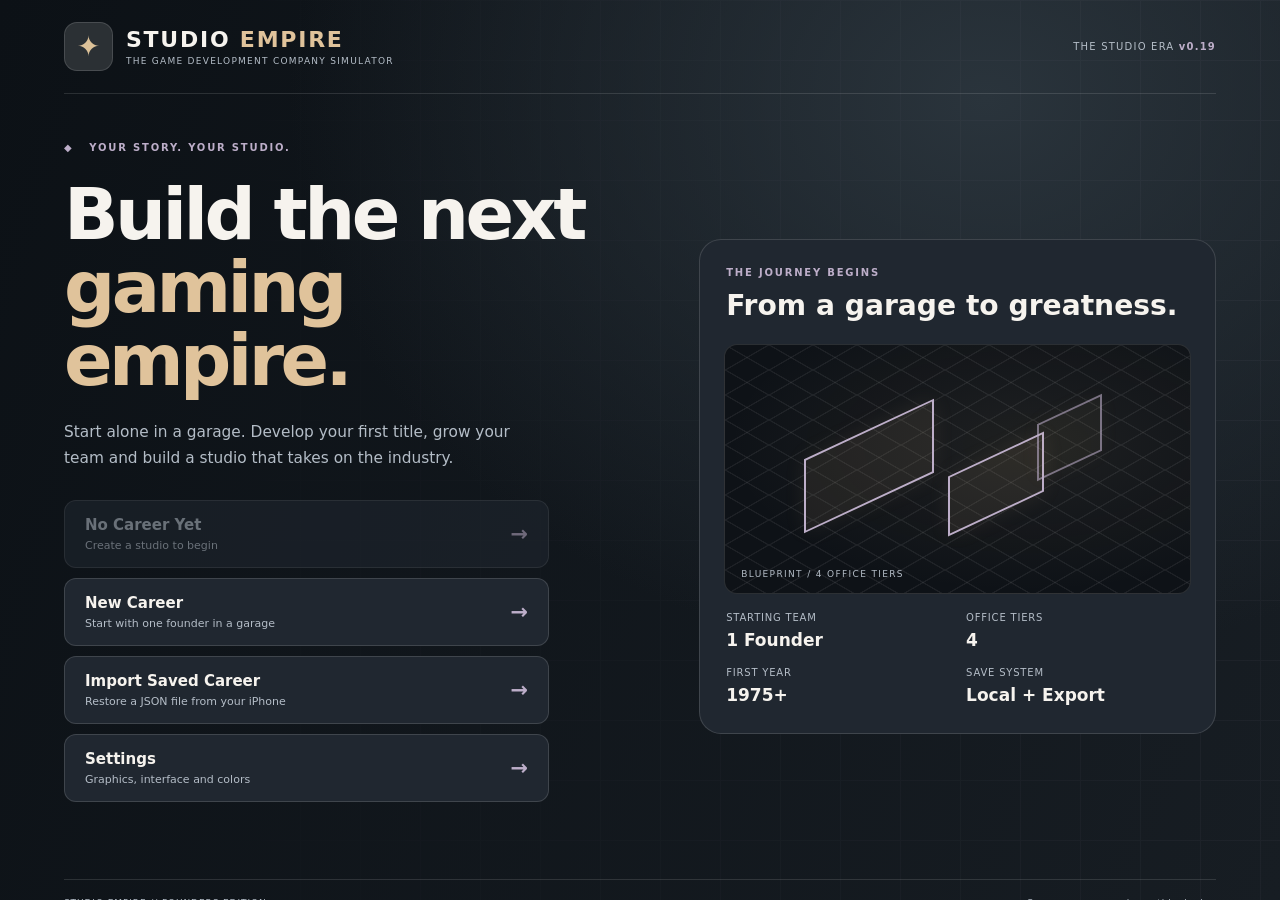
==== commit f3e92c21: "Load unified career navigation and calm UI after existing modules" ====
--- a/game3d/index.html
+++ b/game3d/index.html
@@ -1,5 +1,5 @@
 <!doctype html>
-<html lang="en"><head><meta charset="utf-8"><meta name="viewport" content="width=device-width, initial-scale=1, viewport-fit=cover"><meta name="theme-color" content="#0b0a15"><title>Studio Empire | Build Your Gaming Empire</title><link rel="stylesheet" href="./styles.css"><link rel="stylesheet" href="./office-economy.css"><link rel="stylesheet" href="./concept-hud.css"><link rel="stylesheet" href="./garage-mobile-v2.css"><link rel="stylesheet" href="./career-interface.css"><link rel="stylesheet" href="./ui-overhaul-v17.css"><link rel="stylesheet" href="./industry-ui-v18.css"><link rel="stylesheet" href="./visual-identity-v19.css"></head>
+<html lang="en"><head><meta charset="utf-8"><meta name="viewport" content="width=device-width, initial-scale=1, viewport-fit=cover"><meta name="theme-color" content="#0b0a15"><title>Studio Empire | Build Your Gaming Empire</title><link rel="stylesheet" href="./styles.css"><link rel="stylesheet" href="./office-economy.css"><link rel="stylesheet" href="./concept-hud.css"><link rel="stylesheet" href="./garage-mobile-v2.css"><link rel="stylesheet" href="./career-interface.css"><link rel="stylesheet" href="./ui-overhaul-v17.css"><link rel="stylesheet" href="./industry-ui-v18.css"><link rel="stylesheet" href="./visual-identity-v19.css"><link rel="stylesheet" href="./interface-v20.css"></head>
 <body>
 <div class="app" id="app">
   <header class="topbar"><div class="identity"><span class="identity-mark">◈</span><span><b>STUDIO <em>EMPIRE</em></b><small>3D ENGINE / GARAGE PROTOTYPE</small></span></div><div class="stats"><div><small>YEAR</small><strong id="year">1980</strong></div><div><small>CASH</small><strong id="cash">$75,000</strong></div><div><small>CREW</small><strong id="crew">3</strong></div></div><a href="/" class="old-game" title="Return to existing Studio Empire">EXISTING GAME <span>↗</span></a></header>
@@ -19,4 +19,4 @@
 <script src="./career-simulation.js" defer></script><script src="./career-interface.js" defer></script><script src="./scene-details.js" defer></script>
 <script src="./materials-v17.js" defer></script><script src="./ui-overhaul-v17.js" defer></script>
 <script src="./save-import-v17.js" defer></script>
-<script src="./industry-v18.js" defer></script><script src="./industry-ui-v18.js" defer></script><script src="./world-polish-v18.js" defer></script><script src="./main-menu-v19.js" defer></script></body></html>+<script src="./industry-v18.js" defer></script><script src="./industry-ui-v18.js" defer></script><script src="./world-polish-v18.js" defer></script><script src="./main-menu-v19.js" defer></script><script src="./navigation-v20.js" defer></script></body></html>
--- a/game3d/interface-v20.css
+++ b/game3d/interface-v20.css
@@ -0,0 +1,133 @@
+/* Studio Empire v0.20 — calm neutral interface, one navigation hierarchy. */
+:root,body,body.studio-concept-hud{--s19-bg:#0e1217;--s19-surface:#171c23;--s19-raised:#202730;--s19-muted:#b4bdc7;--s19-line:#ffffff1f;--s19-ink:#f6f3ee;--s19-accent:#d5b68b;--s19-accent-dim:#8d7354;--s19-gold:#e1c59f;--s19-glow:#d5b68b15;--coral:#d5b68b;--blue:#d5b68b;--line:#ffffff1f}
+body[data-studio19-theme="amber"]{--s19-accent:#e4ad79;--s19-accent-dim:#a7774a;--s19-gold:#e4ad79}
+body[data-studio19-theme="ice"]{--s19-accent:#a5bcc9;--s19-accent-dim:#637f8e;--s19-gold:#a5bcc9}
+body[data-studio19-theme="violet"]{--s19-accent:#bdaec9;--s19-accent-dim:#81728d;--s19-gold:#bdaec9}
+body,.app,body.studio-concept-hud{background:#0e1217!important;color:#f6f3ee!important}
+.app{background:radial-gradient(ellipse at top right,#25303a,#0e1217 64%)!important}
+.topbar{background:#10151b!important;border-bottom:1px solid #ffffff18!important;box-shadow:none!important}
+.identity-mark{background:#242b34!important;color:#e5c59d!important;transform:none!important;box-shadow:none!important;border:1px solid #ffffff19!important}
+.identity em,.identity b em{color:#e0c49f!important}
+.navpanel,.inspector,.mobile-nav{background:#12181f!important;border-color:#ffffff15!important}
+.navpanel .notice,.v17-ui-marker,.scene-header .state-indicator,.scene-header .empire18-entry,#career-open,#career-mobile{display:none!important}
+.navpanel .main-actions{gap:5px!important;margin-top:18px!important}
+.se20-side-link{display:flex;align-items:center;gap:13px;width:100%;padding:12px 14px;min-height:46px;border:1px solid transparent;border-radius:10px;background:transparent;color:#b5bec8;cursor:pointer;text-align:left;font:650 13px system-ui}
+.se20-side-link span{font-size:20px;width:24px;text-align:center;color:#b0a18d}
+.se20-side-link:hover,.se20-side-link.active{background:#252b32;border-color:#ffffff19;color:#fff4e7}
+.scene-header{gap:9px!important;align-items:center!important;min-height:42px!important}
+.scene-header h1{font-size:17px!important;letter-spacing:-.02em!important}
+#se20-manage{margin-left:auto;min-height:39px;background:#282e35;border:1px solid #ffffff28;border-radius:10px;padding:10px 13px;color:#f6f0e7;font:700 12px system-ui;cursor:pointer}
+.studio19-menu-toggle{background:#252b33!important;border:1px solid #ffffff25!important;color:#f3f1ed!important;box-shadow:none!important;border-radius:10px!important;font-size:12px!important;text-transform:none!important}
+.stage{background:radial-gradient(ellipse at 50% 40%,#313941,#101820 77%)!important;border:1px solid #ffffff1b!important;border-radius:13px!important;box-shadow:none!important}
+.camera-tools button{background:#19212bdc!important;border-color:#ffffff34!important;color:#f4f0e8!important}
+.concept-goals{background:#141b24e0!important;border-color:#ffffff2a!important;color:#f0ece4!important}
+.owned-office-track,.office-stage-switch{background:transparent!important;box-shadow:none!important;border-color:transparent!important}
+.owned-step,.owned-office-track .current,.owned-office-track .owned{border-radius:8px!important;background:#252b33!important;border:1px solid #ffffff24!important;color:#bcc3cb!important}
+.owned-step.current,.owned-office-track .current{color:#f0d5ab!important;border-color:#d5b68b88!important;background:#302c27!important}
+.bottom-row,.concept-snapshot>button,.v17-mobile-brief{background:#171f28!important;color:#edece8!important;border:1px solid #ffffff1b!important;border-radius:11px!important;box-shadow:none!important}
+.concept-snapshot small,.v17-mobile-brief small{color:#abb5bf!important}
+#sheet-cover{display:none!important}
+#career-hub{display:flex!important;align-items:center!important;justify-content:center!important;padding:18px!important;z-index:7000!important}
+#career-hub[hidden]{display:none!important}
+#career-hub .career-backdrop{background:#05080ddc!important;backdrop-filter:none!important}
+#career-hub .career-shell{position:relative!important;display:flex!important;flex-direction:column!important;width:min(1100px,100%)!important;height:min(790px,calc(100dvh - 36px))!important;min-height:0!important;border-radius:16px!important;border:1px solid #ffffff28!important;background:#151b22!important;box-shadow:0 24px 70px #0008!important;overflow:hidden!important;animation:se20-sheet .19s cubic-bezier(.2,.7,.3,1) both}
+#career-hub .career-head{background:#1b222a!important;padding:17px 21px!important;border-color:#ffffff1c!important;flex:none!important}
+#career-hub .career-kicker{color:#cdb18c!important;font-size:9px!important;letter-spacing:.1em!important}
+#career-hub .career-head h2{font-size:19px!important;letter-spacing:-.025em!important;color:#f5f1ea!important;white-space:nowrap;overflow:hidden;text-overflow:ellipsis;max-width:min(62vw,600px)}
+#career-hub .career-head-actions{gap:6px!important}
+#career-hub .career-head-actions button{background:#29313a!important;border:1px solid #ffffff25!important;color:#f0eee9!important;min-height:39px!important;border-radius:9px!important;box-shadow:none!important}
+#career-hub .career-metrics{display:grid!important;grid-template-columns:repeat(5,minmax(0,1fr))!important;gap:0!important;background:#171e26!important;border-bottom:1px solid #ffffff1b!important;padding:0 12px!important}
+#career-hub .career-metric{padding:11px 12px!important;background:transparent!important;border-right:1px solid #ffffff15!important}
+#career-hub .career-metric:last-child{border:0!important}
+#career-hub .career-metric span{color:#adb6c0!important;font-size:9px!important}
+#career-hub .career-metric b{color:#f5f1ec!important;font-size:17px!important}
+#career-hub .career-metric small{color:#9ca8b3!important}
+#career-hub .career-tabs.se20-old-tabs{display:none!important}
+#se20-navigation{flex:none;display:grid;gap:8px;background:#1b222a;border-bottom:1px solid #ffffff1c;padding:10px 16px}
+#se20-navigation button{cursor:pointer;font:700 12px system-ui;white-space:nowrap;border-radius:9px;min-height:40px;transition:background-color .15s,color .15s,border-color .15s}
+#se20-navigation .se20-categories{display:grid;grid-template-columns:repeat(4,minmax(0,1fr));gap:7px}
+#se20-navigation .se20-categories button{display:flex;align-items:center;justify-content:center;gap:9px;background:#282f38;border:1px solid transparent;color:#c2cad2;padding:8px}
+#se20-navigation .se20-categories button span{font-size:18px;color:#a2a9b0;font-weight:400}
+#se20-navigation .se20-categories button.active{background:#39342c;color:#f6dfb9;border-color:#b08c607a}
+#se20-navigation .se20-categories button.active span{color:#f3d4a8}
+#se20-navigation .se20-pages{display:flex;overflow-x:auto;scrollbar-width:none;gap:7px;min-width:0}
+#se20-navigation .se20-pages::-webkit-scrollbar{display:none}
+#se20-navigation .se20-pages button{min-height:33px;background:transparent;color:#abb5c1;border:1px solid #ffffff20;padding:7px 12px;font-size:11px}
+#se20-navigation .se20-pages button.active{background:#2f3741;color:#f6f2ec;border-color:#ffffff4a}
+#career-hub .career-body,#career-hub .empire-v18-content{min-height:0!important;overflow-y:auto!important;overscroll-behavior:contain!important;flex:1!important;background:#151b22!important;padding:19px 21px 29px!important}
+#career-hub .career-body[hidden],#career-hub .empire-v18-content[hidden]{display:none!important}
+#career-hub .career-footer{background:#1a2129!important;min-height:47px!important;flex:none!important;border-color:#ffffff1b!important;color:#b3bdc8!important}
+#career-hub .career-footer button{background:#2c333b!important;border:1px solid #ffffff27!important;color:#f1ede6!important;border-radius:8px!important}
+#career-hub .career-card,#career-hub .empire18-card,#career-hub .empire18-company{background:#202731!important;border:1px solid #ffffff1d!important;border-radius:13px!important;box-shadow:none!important}
+#career-hub .career-card header,#career-hub .empire18-card header{border-color:#ffffff1b!important}
+#career-hub .career-card header strong,#career-hub .empire18-card header span{color:#ead9bd!important}
+#career-hub .career-card p,#career-hub .career-info,#career-hub .empire18-subtle{color:#bec5cc!important;line-height:1.55!important}
+#career-hub .career-info,#career-hub .empire18-alert{background:#26303b!important;border-color:#ffffff26!important;color:#c9d3dc!important}
+#career-hub .career-tag,#career-hub .empire18-tag{background:#302b26!important;border-color:#d5b68b4d!important;color:#e0c398!important}
+#career-hub .career-list p,#career-hub .empire18-row{border-color:#ffffff1a!important}
+#career-hub .career-list span{color:#e2caa6!important}
+#career-hub .career-action,#career-hub .empire18-action.primary,#career-hub button[data-research]:not(:disabled){background:#d4b48b!important;border:1px solid #ebc89b!important;color:#161a20!important;border-radius:9px!important;box-shadow:none!important}
+#career-hub button:disabled{opacity:.48!important}
+#career-hub input,#career-hub select,#career-hub textarea{background:#111922!important;border:1px solid #ffffff30!important;color:#f6f2ec!important;border-radius:8px!important;min-height:43px!important}
+#career-hub .career-progress i{background:linear-gradient(90deg,#9a7954,#e3c99d)!important}
+.se20-page-in{animation:se20-page .18s ease both}
+@keyframes se20-sheet{from{opacity:.6;transform:translateY(10px)}to{opacity:1;transform:translateY(0)}}
+@keyframes se20-page{from{opacity:.65;transform:translateY(5px)}to{opacity:1;transform:translateY(0)}}
+#se20-navigation button:focus-visible,.se20-side-link:focus-visible,#se20-manage:focus-visible{outline:2px solid #e8c496;outline-offset:2px}
+.studio19-menu{background:radial-gradient(ellipse at 77% 11%,#2a343c,transparent 50%),linear-gradient(110deg,#0c1116,#171d23)!important}
+.studio19-menu:before{opacity:.045!important}
+.studio19-brand-icon{background:#2b3034!important;color:#dcc198!important;transform:none!important;box-shadow:none!important;border:1px solid #ffffff23!important}
+.studio19-button,.studio19-side{background:#202730!important;border:1px solid #ffffff23!important;box-shadow:none!important}
+.studio19-hero h1 i,.studio19-logo em{color:#e0c39b!important}
+.studio19-button.primary:not(:disabled){background:#d5b68b!important;color:#161a20!important;box-shadow:none!important}
+.studio19-button:hover:not(:disabled){transform:none!important}
+@media(max-width:740px){
+.topbar{height:58px!important;min-height:58px!important;padding:0 12px!important}
+.identity b{font-size:12px!important}.identity small{display:none!important}
+.topbar .stats strong{font-size:12px!important}.topbar .stats>div{padding:0 7px!important}
+.studio19-menu-toggle{font-size:11px!important;padding:9px!important}
+.viewport-shell{padding:8px 7px 6px!important;gap:6px!important}
+.scene-header{min-height:39px!important;flex-wrap:nowrap!important}
+.scene-header h1{font-size:15px!important;white-space:nowrap;overflow:hidden;text-overflow:ellipsis}
+.scene-header h1 small{display:none!important}
+#se20-manage{font-size:11px!important;min-height:34px!important;padding:8px 10px!important}
+.office-stage-switch,.concept-goals,.concept-snapshot,.v17-mobile-brief,.bottom-row,.viewport-overlay.bottom{display:none!important}
+.stage{flex:1!important;min-height:0!important}
+.viewport-overlay.top{height:32px!important}
+.camera-tools{right:8px!important;top:40px!important}
+.mobile-nav{display:flex!important;height:calc(62px + env(safe-area-inset-bottom))!important;padding-bottom:env(safe-area-inset-bottom)!important;border-top:1px solid #ffffff20!important;background:#121920!important}
+.mobile-nav button{min-height:58px!important;font-size:10px!important;font-weight:700!important;border:0!important;border-top:2px solid transparent!important;color:#b2bbc5!important;background:transparent!important;border-radius:0!important}
+.mobile-nav button span{font-size:21px!important}
+.mobile-nav button.active{border-top-color:#d5b68b!important;color:#efd8b5!important;background:#292c2d!important}
+#career-hub{padding:0!important;align-items:flex-end!important}
+#career-hub .career-shell{width:100%!important;height:calc(100dvh - max(9px,env(safe-area-inset-top)))!important;max-height:none!important;border-radius:18px 18px 0 0!important;border-bottom:0!important}
+#career-hub .career-head{padding:13px 14px!important}
+#career-hub .career-head h2{font-size:16px!important;max-width:52vw!important;overflow:hidden;text-overflow:ellipsis;white-space:nowrap}
+#career-hub .career-kicker{font-size:8px!important}
+#career-hub .career-head-actions{gap:4px!important}
+#career-hub .career-head-actions #career-export,#career-hub .career-head-actions #v17-import-save{width:37px!important;min-width:37px!important;height:37px!important;font-size:0!important;padding:0!important}
+#career-hub .career-head-actions #career-export:before{content:'⇩';font-size:20px!important}
+#career-hub .career-head-actions #v17-import-save:before{content:'⇧';font-size:20px!important}
+#career-hub .career-head-actions #career-close{min-width:38px!important;width:38px!important;min-height:38px!important;height:38px!important;padding:0!important}
+#career-hub .career-metrics{grid-template-columns:repeat(3,minmax(0,1fr))!important;padding:0 5px!important}
+#career-hub .career-metric{padding:9px 8px!important}
+#career-hub .career-metric:nth-child(n+4){display:none!important}
+#career-hub .career-metric b{font-size:14px!important}
+#career-hub .career-metric span{font-size:8px!important}
+#career-hub .career-metric small{display:none!important}
+#se20-navigation{padding:8px 9px!important;gap:7px!important}
+#se20-navigation .se20-categories{gap:4px!important}
+#se20-navigation .se20-categories button{font-size:10px!important;gap:3px!important;flex-direction:column!important;min-height:40px!important;padding:4px!important}
+#se20-navigation .se20-categories button span{font-size:18px!important}
+#se20-navigation .se20-pages{gap:5px!important}
+#se20-navigation .se20-pages button{min-height:34px!important;font-size:10px!important;padding:8px 10px!important}
+#career-hub .career-body,#career-hub .empire-v18-content{padding:14px 12px 25px!important}
+#career-hub .career-dashboard-grid,#career-hub .career-split,#career-hub .career-tech-grid{grid-template-columns:1fr!important;gap:10px!important}
+#career-hub .career-card,#career-hub .empire18-card,#career-hub .empire18-company{padding:13px!important;border-radius:11px!important}
+#career-hub .career-footer{padding:8px 10px calc(8px + env(safe-area-inset-bottom))!important;min-height:43px!important}
+#career-hub .career-footer span{font-size:10px!important;max-width:55vw;overflow:hidden;text-overflow:ellipsis;white-space:nowrap}
+#career-hub .career-footer button{font-size:10px!important;white-space:nowrap}
+}
+@media(max-width:365px){.topbar .stats>div:nth-child(2){display:none!important}#career-hub .career-head h2{font-size:15px!important}}
+@media(prefers-reduced-motion:reduce){#career-hub .career-shell,.se20-page-in{animation:none!important}#se20-navigation button{transition:none!important}}
+body.studio19-no-motion #career-hub .career-shell,body.studio19-no-motion .se20-page-in{animation:none!important}
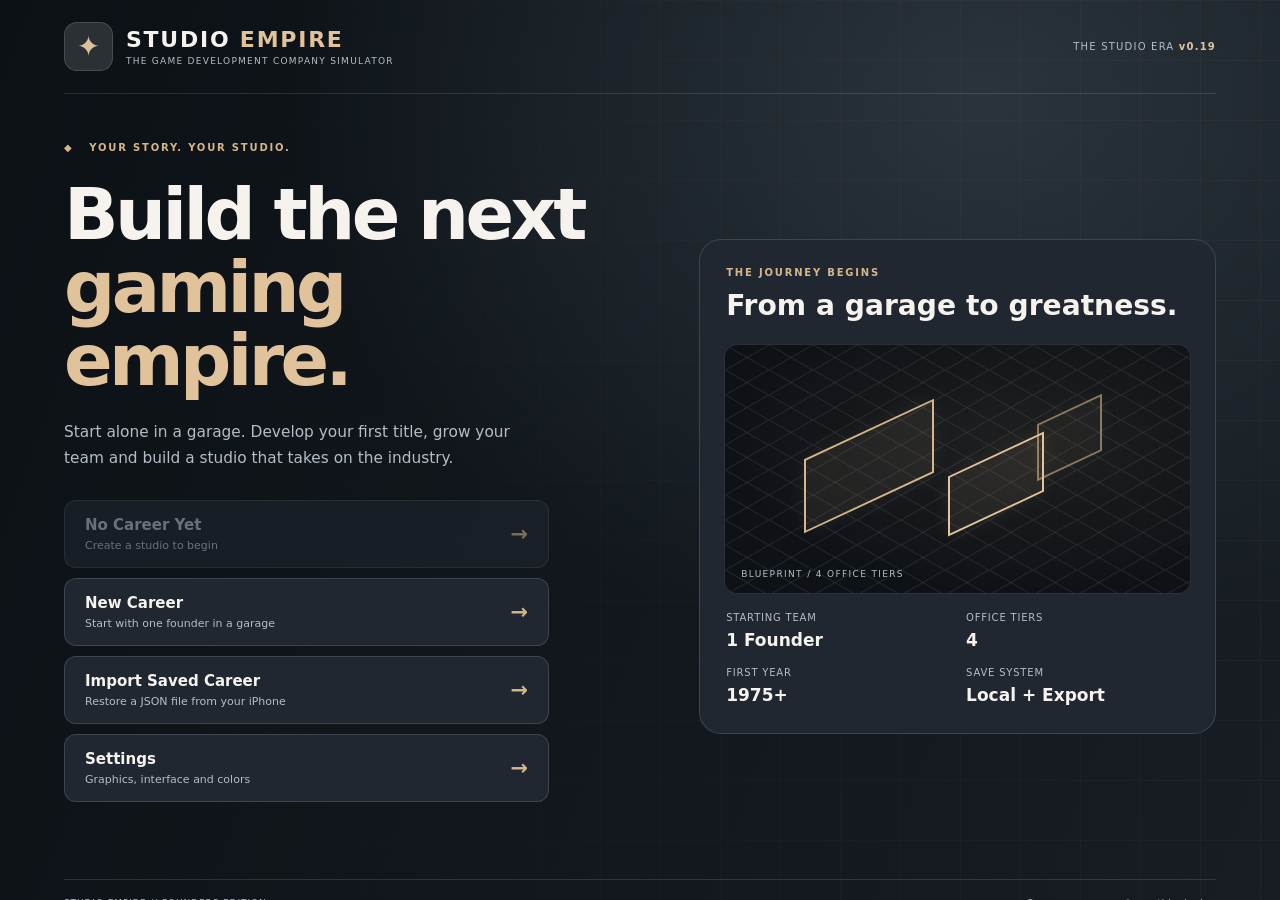
==== commit 2e3793cd: "Integrate v0.21 continuous simulation, Daybreak identity, and visual-time synchronization" ====
--- a/game3d/index.html
+++ b/game3d/index.html
@@ -1,5 +1,5 @@
 <!doctype html>
-<html lang="en"><head><meta charset="utf-8"><meta name="viewport" content="width=device-width, initial-scale=1, viewport-fit=cover"><meta name="theme-color" content="#0b0a15"><title>Studio Empire | Build Your Gaming Empire</title><link rel="stylesheet" href="./styles.css"><link rel="stylesheet" href="./office-economy.css"><link rel="stylesheet" href="./concept-hud.css"><link rel="stylesheet" href="./garage-mobile-v2.css"><link rel="stylesheet" href="./career-interface.css"><link rel="stylesheet" href="./ui-overhaul-v17.css"><link rel="stylesheet" href="./industry-ui-v18.css"><link rel="stylesheet" href="./visual-identity-v19.css"><link rel="stylesheet" href="./interface-v20.css"></head>
+<html lang="en"><head><meta charset="utf-8"><meta name="viewport" content="width=device-width, initial-scale=1, viewport-fit=cover"><meta name="theme-color" content="#0b0a15"><title>Studio Empire | Build Your Gaming Empire</title><link rel="stylesheet" href="./styles.css"><link rel="stylesheet" href="./office-economy.css"><link rel="stylesheet" href="./concept-hud.css"><link rel="stylesheet" href="./garage-mobile-v2.css"><link rel="stylesheet" href="./career-interface.css"><link rel="stylesheet" href="./ui-overhaul-v17.css"><link rel="stylesheet" href="./industry-ui-v18.css"><link rel="stylesheet" href="./visual-identity-v19.css"><link rel="stylesheet" href="./interface-v20.css"><link rel="stylesheet" href="./daybreak-v21.css"></head>
 <body>
 <div class="app" id="app">
   <header class="topbar"><div class="identity"><span class="identity-mark">◈</span><span><b>STUDIO <em>EMPIRE</em></b><small>3D ENGINE / GARAGE PROTOTYPE</small></span></div><div class="stats"><div><small>YEAR</small><strong id="year">1980</strong></div><div><small>CASH</small><strong id="cash">$75,000</strong></div><div><small>CREW</small><strong id="crew">3</strong></div></div><a href="/" class="old-game" title="Return to existing Studio Empire">EXISTING GAME <span>↗</span></a></header>
@@ -19,4 +19,4 @@
 <script src="./career-simulation.js" defer></script><script src="./career-interface.js" defer></script><script src="./scene-details.js" defer></script>
 <script src="./materials-v17.js" defer></script><script src="./ui-overhaul-v17.js" defer></script>
 <script src="./save-import-v17.js" defer></script>
-<script src="./industry-v18.js" defer></script><script src="./industry-ui-v18.js" defer></script><script src="./world-polish-v18.js" defer></script><script src="./main-menu-v19.js" defer></script><script src="./navigation-v20.js" defer></script></body></html>+<script src="./industry-v18.js" defer></script><script src="./industry-ui-v18.js" defer></script><script src="./world-polish-v18.js" defer></script><script src="./main-menu-v19.js" defer></script><script src="./navigation-v20.js" defer></script><script src="./lighting-v21.js" defer></script><script src="./simulation-v21.js" defer></script><script src="./experience-v21.js" defer></script></body></html>
--- a/game3d/interface-v20.css
+++ b/game3d/interface-v20.css
@@ -131,3 +131,27 @@
 @media(max-width:365px){.topbar .stats>div:nth-child(2){display:none!important}#career-hub .career-head h2{font-size:15px!important}}
 @media(prefers-reduced-motion:reduce){#career-hub .career-shell,.se20-page-in{animation:none!important}#se20-navigation button{transition:none!important}}
 body.studio19-no-motion #career-hub .career-shell,body.studio19-no-motion .se20-page-in{animation:none!important}
+
+/* v0.20 phone screenshot correction: header cannot contain five stats AND simulation controls. */
+@media(max-width:740px){
+ .topbar{display:flex!important;align-items:center!important;gap:7px!important;overflow:visible!important}
+ .topbar .identity{min-width:0!important;width:137px!important;max-width:137px!important;flex:0 0 137px!important;gap:6px!important}
+ .topbar .identity-mark{width:30px!important;height:34px!important;flex:0 0 30px!important;font-size:17px!important;padding:0!important}
+ .topbar .identity b{font-size:12px!important;line-height:1.04!important;letter-spacing:0!important;white-space:normal!important}
+ .topbar .identity small{display:none!important}
+ .topbar .stats{margin-left:auto!important;display:flex!important;gap:0!important;min-width:0!important;flex:0 1 auto!important;overflow:hidden!important}
+ .topbar .stats>div{display:none!important}
+ .topbar .stats>div:nth-child(2){display:flex!important;min-width:0!important;padding:0 4px!important;border-left:1px solid #ffffff20!important}
+ .topbar .stats strong{font-size:11px!important;white-space:nowrap!important;overflow:hidden!important;text-overflow:ellipsis!important}
+ .topbar .stats small{font-size:8px!important}
+ .topbar .studio19-menu-toggle{margin-left:0!important;flex:0 0 auto!important;min-height:34px!important;padding:8px!important;font-size:11px!important}
+ .topbar .times{position:fixed!important;top:auto!important;right:10px!important;bottom:calc(75px + env(safe-area-inset-bottom))!important;z-index:25!important;display:flex!important;gap:5px!important;margin:0!important;padding:5px!important;border:1px solid #ffffff28!important;background:#131b24e5!important;border-radius:10px!important;backdrop-filter:none!important;box-shadow:0 6px 16px #0005!important}
+ .topbar .times>span{display:none!important}
+ .topbar .times button{min-height:33px!important;padding:8px 10px!important;background:#26303a!important;color:#ede7df!important;border-color:#ffffff20!important;font-size:10px!important;border-radius:7px!important}
+ .scene-header>.eyebrow,.scene-header .eyebrow{display:none!important}
+}
+@media(max-width:350px){
+ .topbar .identity{width:118px!important;max-width:118px!important;flex-basis:118px!important}
+ .topbar .stats>div:nth-child(2){padding:0 2px!important}
+ .topbar .studio19-menu-toggle{padding:7px!important}
+}
--- a/game3d/daybreak-v21.css
+++ b/game3d/daybreak-v21.css
@@ -0,0 +1,55 @@
+/* Studio Empire v0.21 — light Daybreak theme and persistent simulation toolbar */
+body[data-studio19-theme="daybreak"]{--s19-bg:#dbe7ed;--s19-surface:#f4f9fb;--s19-raised:#e5f0f4;--s19-muted:#577181;--s19-line:#20455a24;--s19-ink:#203b50;--s19-accent:#147e95;--s19-accent-dim:#0e687e;--s19-gold:#d58a44;--s19-glow:#2f9fb026;--ui-accent:#147e95;--ui-bg:#dbe7ed;--ui-panel:#f4f9fb;--ui-text:#203b50;color-scheme:light}
+body[data-studio19-theme="daybreak"],body[data-studio19-theme="daybreak"] .app{background:linear-gradient(155deg,#e6f1f5,#d1e2e9 70%,#bed4de)!important;color:#203b50!important}
+body[data-studio19-theme="daybreak"] .topbar{background:#203d50!important;border-color:#587686!important}
+body[data-studio19-theme="daybreak"] .identity b,body[data-studio19-theme="daybreak"] .topbar .stats strong{color:#f5fafc!important}
+body[data-studio19-theme="daybreak"] .identity em{color:#eeb77e!important}
+body[data-studio19-theme="daybreak"] .topbar .stats small{color:#b9d3db!important}
+body[data-studio19-theme="daybreak"] .identity-mark{background:#efa75f!important;color:#203d50!important}
+body[data-studio19-theme="daybreak"] .navpanel,body[data-studio19-theme="daybreak"] .inspector,body[data-studio19-theme="daybreak"] .mobile-nav{background:#edf5f8!important;border-color:#afc8d2!important;color:#294457!important}
+body[data-studio19-theme="daybreak"] .navpanel h2,body[data-studio19-theme="daybreak"] .scene-header h1{color:#294456!important}
+body[data-studio19-theme="daybreak"] .navpanel .studio20-side-link,body[data-studio19-theme="daybreak"] .mobile-nav button{color:#355667!important}
+body[data-studio19-theme="daybreak"] .navpanel .studio20-side-link.active,body[data-studio19-theme="daybreak"] .mobile-nav button.active{background:#c7e3e9!important;color:#0d6e83!important;border-color:#85b9c5!important}
+body[data-studio19-theme="daybreak"] .stage{background:radial-gradient(ellipse at 55% 45%,#c6dce3,#9fbecb 65%,#7f9faf)!important;border-color:#97b6c3!important;box-shadow:0 9px 24px #28586b2b!important}
+body[data-studio19-theme="daybreak"] .viewport-overlay.top span,body[data-studio19-theme="daybreak"] .viewport-overlay.bottom{color:#284959!important}
+body[data-studio19-theme="daybreak"] .camera-tools button{background:#f3f8fae8!important;border-color:#a7c2cd!important;color:#204b5b!important}
+body[data-studio19-theme="daybreak"] #studio20-manage,body[data-studio19-theme="daybreak"] .studio19-menu-toggle,body[data-studio19-theme="daybreak"] #se21-options{background:#f2f9fb!important;color:#254657!important;border:1px solid #aec8d2!important}
+body[data-studio19-theme="daybreak"] .owned-step{background:#f5fafb!important;color:#526f7d!important;border-color:#b6d0da!important}
+body[data-studio19-theme="daybreak"] .owned-step.current{background:#c6e5e7!important;color:#16566b!important;border-color:#6fb0bf!important}
+body[data-studio19-theme="daybreak"] .bottom-row,body[data-studio19-theme="daybreak"] .concept-snapshot>button,body[data-studio19-theme="daybreak"] .v17-mobile-brief{background:#f5f9fb!important;color:#214252!important;border-color:#bacfd9!important}
+body[data-studio19-theme="daybreak"] #career-hub .career-backdrop{background:#16334499!important}
+body[data-studio19-theme="daybreak"] #career-hub .career-shell{background:#eaf3f6!important;color:#203d4d!important;border:1px solid #a7c5d0!important}
+body[data-studio19-theme="daybreak"] #career-hub .career-head,body[data-studio19-theme="daybreak"] #career-hub .career-metrics,body[data-studio19-theme="daybreak"] #career-hub .career-footer,body[data-studio19-theme="daybreak"] #studio20-management-nav{background:#ddebf0!important;border-color:#b5cbd4!important}
+body[data-studio19-theme="daybreak"] #career-hub .career-head h2,body[data-studio19-theme="daybreak"] #career-hub .career-metric b{color:#254455!important}
+body[data-studio19-theme="daybreak"] #career-hub .career-metric span,body[data-studio19-theme="daybreak"] #career-hub .career-kicker{color:#55798b!important}
+body[data-studio19-theme="daybreak"] #studio20-management-nav .studio20-primary-nav button,body[data-studio19-theme="daybreak"] #studio20-management-nav .studio20-sub-nav button{background:#f4fafb!important;color:#3d5b6c!important;border:1px solid #b8d1d9!important}
+body[data-studio19-theme="daybreak"] #studio20-management-nav .studio20-primary-nav button.active,body[data-studio19-theme="daybreak"] #studio20-management-nav .studio20-sub-nav button.active{background:#c3e5e8!important;color:#086078!important;border-color:#74adbb!important}
+body[data-studio19-theme="daybreak"] #career-hub .career-body,body[data-studio19-theme="daybreak"] #career-hub #empire-v18-content{background:#eaf2f5!important;color:#294456!important}
+body[data-studio19-theme="daybreak"] #career-hub .career-card,body[data-studio19-theme="daybreak"] #career-hub .empire18-card,body[data-studio19-theme="daybreak"] #career-hub .empire18-company{background:#fff!important;color:#233c4d!important;border-color:#c1d5dd!important}
+body[data-studio19-theme="daybreak"] #career-hub .career-card header strong,body[data-studio19-theme="daybreak"] #career-hub .career-card h3,body[data-studio19-theme="daybreak"] #career-hub .empire18-card header span,body[data-studio19-theme="daybreak"] #career-hub .career-list b{color:#24495d!important}
+body[data-studio19-theme="daybreak"] #career-hub .career-card p,body[data-studio19-theme="daybreak"] #career-hub .career-info,body[data-studio19-theme="daybreak"] #career-hub .empire18-subtle{color:#526b79!important}
+body[data-studio19-theme="daybreak"] #career-hub .career-list span{color:#357187!important}
+body[data-studio19-theme="daybreak"] #career-hub input,body[data-studio19-theme="daybreak"] #career-hub select{background:#f6fafc!important;color:#1a4153!important;border-color:#a9c5d0!important}
+body[data-studio19-theme="daybreak"] #career-hub button.career-action,body[data-studio19-theme="daybreak"] #career-hub .empire18-action.primary{background:#147f93!important;color:#fff!important;border-color:#126879!important}
+body[data-studio19-theme="daybreak"] #career-hub .career-head-actions button,body[data-studio19-theme="daybreak"] #career-hub .career-footer button{background:#f4fbfc!important;color:#25475a!important;border-color:#abc6d0!important}
+body[data-studio19-theme="daybreak"] .studio19-menu{background:linear-gradient(135deg,#f0f7fa,#cfe2e8)!important;color:#1e3e53!important}
+body[data-studio19-theme="daybreak"] .studio19-logo strong,body[data-studio19-theme="daybreak"] .studio19-hero h1{color:#1e3d51!important}
+body[data-studio19-theme="daybreak"] .studio19-hero h1 i,body[data-studio19-theme="daybreak"] .studio19-logo em{color:#bc783b!important}
+body[data-studio19-theme="daybreak"] .studio19-button,body[data-studio19-theme="daybreak"] .studio19-side,body[data-studio19-theme="daybreak"] .studio19-form input,body[data-studio19-theme="daybreak"] .studio19-form select{background:#fff!important;color:#254757!important;border-color:#b4cfdb!important}
+body[data-studio19-theme="daybreak"] .studio19-button strong,body[data-studio19-theme="daybreak"] .studio19-side-heading strong{color:#204253!important}
+body[data-studio19-theme="daybreak"] .studio19-button.primary:not(:disabled){background:#137f96!important;color:#fff!important}
+#se21-timebar{display:flex;align-items:center;gap:10px;flex-wrap:wrap;padding:9px 12px;border:1px solid #acc9d5;border-radius:11px;background:#e6f2f5;color:#1d4254;position:relative;min-height:54px}
+.se21-time-label{display:flex;align-items:center;gap:7px;font-size:11px;font-weight:800;min-width:0}.se21-time-label small{font-size:10px;color:#4e7282}.se21-live-dot{width:8px;height:8px;background:#2aa583;border-radius:50%;box-shadow:0 0 0 3px #2aa58322}
+.se21-speed-controls{display:flex;gap:4px;margin-left:auto}.se21-speed-controls button{background:#f9fcff;border:1px solid #a8c4d1;border-radius:8px;color:#375666;min-width:33px;min-height:35px;font-size:12px;font-weight:800;cursor:pointer}
+.se21-speed-controls button.active{background:#16849c;color:#fff;border-color:#16849c}
+#se21-timebar[data-paused="true"] .se21-live-dot{background:#bd8047;box-shadow:none}
+.se21-timeline{position:absolute;bottom:0;left:0;right:0;height:3px;overflow:hidden}.se21-timeline i{display:block;background:linear-gradient(90deg,#35af91,#188ca5);height:100%;transition:width .2s linear}
+#se21-options{cursor:pointer;padding:10px;border-radius:8px;font-size:11px;font-weight:750}
+.se21-auto-panel{position:absolute;right:4px;top:100%;z-index:100;background:#f4fafc;color:#234454;border:1px solid #9fc2ce;border-radius:10px;padding:14px;display:grid;gap:10px;width:min(310px,93vw);box-shadow:0 14px 35px #143e4c55;font-size:12px}
+.se21-auto-panel[hidden]{display:none!important}.se21-auto-panel label{display:flex;gap:8px;align-items:center}.se21-auto-panel input{accent-color:#158398}.se21-auto-panel p{font-size:11px;color:#577380;margin:0}
+#se21-notices{position:fixed;bottom:calc(80px + env(safe-area-inset-bottom));left:50%;transform:translate(-50%,25px);background:#244457;color:#fff;padding:11px 16px;border-radius:10px;z-index:6400;box-shadow:0 12px 30px #112f3d66;opacity:0;pointer-events:none;transition:opacity .23s,transform .23s;max-width:min(420px,92vw);text-align:center;font-size:12px}
+#se21-notices.show{opacity:1;transform:translate(-50%,0)}
+.se21-title-tools{display:flex;gap:7px;margin-top:7px}.se21-title-tools button{background:#147d92!important;color:#fff!important;padding:9px 12px;border:0!important;border-radius:8px;min-height:36px;cursor:pointer;font-size:11px}
+.se21-title-suggestions{display:flex;gap:6px;flex-wrap:wrap;margin-top:8px}.se21-title-suggestions button{background:#e0eef3!important;color:#25546a!important;border:1px solid #a2c5d1!important;padding:8px;border-radius:7px;cursor:pointer;font-size:10px}
+@media(max-width:740px){#se21-timebar{border-radius:0;gap:6px;padding:8px}.se21-speed-controls button{min-width:29px}#se21-date{font-size:10px}.se21-time-label small{display:none}.se21-auto-panel{right:0}}
+@media(prefers-reduced-motion:reduce){#se21-notices,#se21-progress{transition:none!important}}
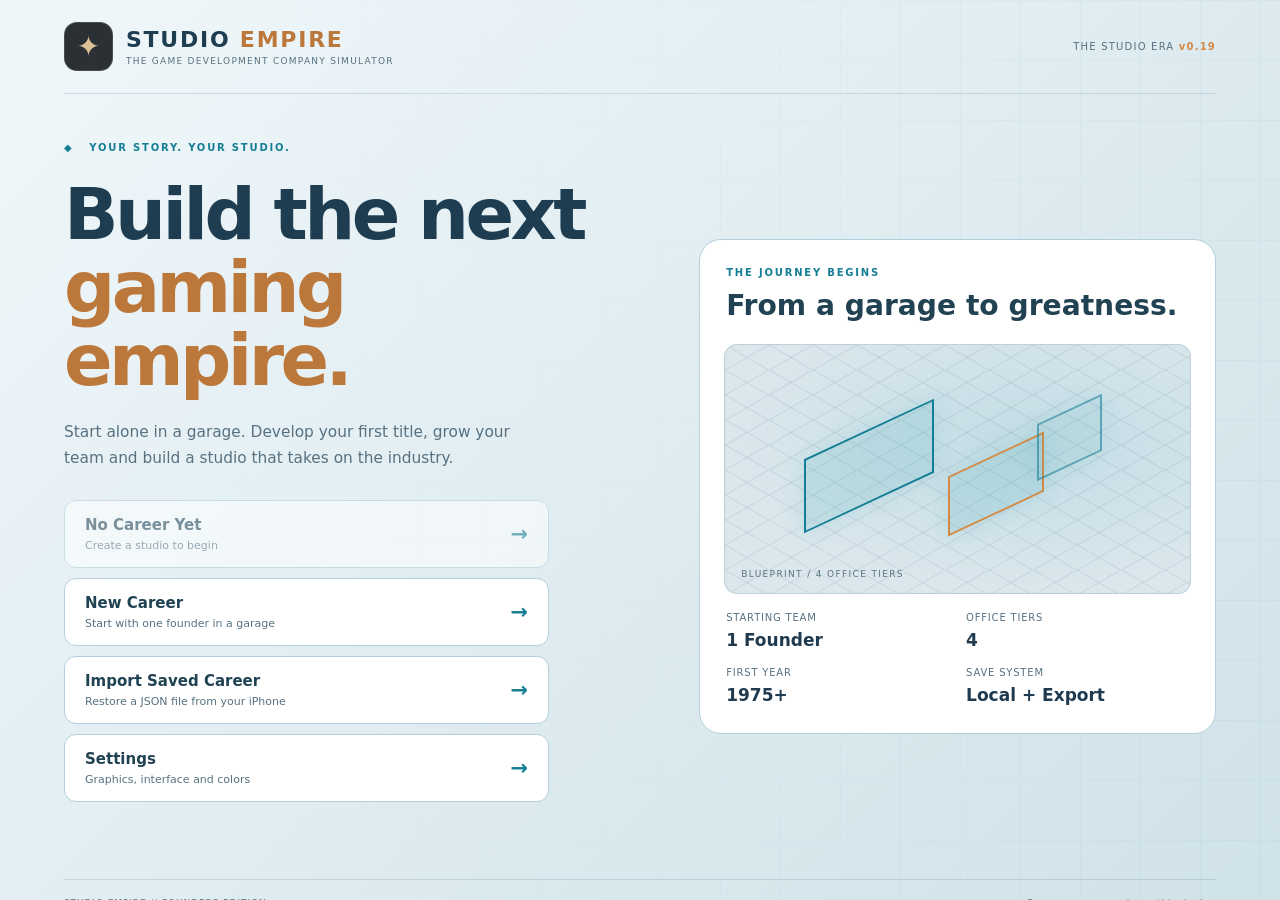
==== commit 50096c0d: "Load Studio Empire v0.22 production management into existing 3D route" ====
--- a/game3d/index.html
+++ b/game3d/index.html
@@ -1,5 +1,5 @@
 <!doctype html>
-<html lang="en"><head><meta charset="utf-8"><meta name="viewport" content="width=device-width, initial-scale=1, viewport-fit=cover"><meta name="theme-color" content="#0b0a15"><title>Studio Empire | Build Your Gaming Empire</title><link rel="stylesheet" href="./styles.css"><link rel="stylesheet" href="./office-economy.css"><link rel="stylesheet" href="./concept-hud.css"><link rel="stylesheet" href="./garage-mobile-v2.css"><link rel="stylesheet" href="./career-interface.css"><link rel="stylesheet" href="./ui-overhaul-v17.css"><link rel="stylesheet" href="./industry-ui-v18.css"><link rel="stylesheet" href="./visual-identity-v19.css"><link rel="stylesheet" href="./interface-v20.css"><link rel="stylesheet" href="./daybreak-v21.css"></head>
+<html lang="en"><head><meta charset="utf-8"><meta name="viewport" content="width=device-width, initial-scale=1, viewport-fit=cover"><meta name="theme-color" content="#0b0a15"><title>Studio Empire | Build Your Gaming Empire</title><link rel="stylesheet" href="./styles.css"><link rel="stylesheet" href="./office-economy.css"><link rel="stylesheet" href="./concept-hud.css"><link rel="stylesheet" href="./garage-mobile-v2.css"><link rel="stylesheet" href="./career-interface.css"><link rel="stylesheet" href="./ui-overhaul-v17.css"><link rel="stylesheet" href="./industry-ui-v18.css"><link rel="stylesheet" href="./visual-identity-v19.css"><link rel="stylesheet" href="./interface-v20.css"><link rel="stylesheet" href="./daybreak-v21.css"><link rel="stylesheet" href="./production-ui-v22.css"></head>
 <body>
 <div class="app" id="app">
   <header class="topbar"><div class="identity"><span class="identity-mark">◈</span><span><b>STUDIO <em>EMPIRE</em></b><small>3D ENGINE / GARAGE PROTOTYPE</small></span></div><div class="stats"><div><small>YEAR</small><strong id="year">1980</strong></div><div><small>CASH</small><strong id="cash">$75,000</strong></div><div><small>CREW</small><strong id="crew">3</strong></div></div><a href="/" class="old-game" title="Return to existing Studio Empire">EXISTING GAME <span>↗</span></a></header>
@@ -19,4 +19,4 @@
 <script src="./career-simulation.js" defer></script><script src="./career-interface.js" defer></script><script src="./scene-details.js" defer></script>
 <script src="./materials-v17.js" defer></script><script src="./ui-overhaul-v17.js" defer></script>
 <script src="./save-import-v17.js" defer></script>
-<script src="./industry-v18.js" defer></script><script src="./industry-ui-v18.js" defer></script><script src="./world-polish-v18.js" defer></script><script src="./main-menu-v19.js" defer></script><script src="./navigation-v20.js" defer></script><script src="./lighting-v21.js" defer></script><script src="./simulation-v21.js" defer></script><script src="./experience-v21.js" defer></script></body></html>+<script src="./industry-v18.js" defer></script><script src="./industry-ui-v18.js" defer></script><script src="./world-polish-v18.js" defer></script><script src="./main-menu-v19.js" defer></script><script src="./navigation-v20.js" defer></script><script src="./lighting-v21.js" defer></script><script src="./simulation-v21.js" defer></script><script src="./experience-v21.js" defer></script><script src="./production-v22.js" defer></script><script src="./production-ui-v22.js" defer></script></body></html>
--- a/game3d/production-ui-v22.css
+++ b/game3d/production-ui-v22.css
@@ -0,0 +1,14 @@
+/* v0.22 — readable, responsive production management; inherits selected Daybreak/neutral theme */
+#se22-production{flex:1;min-height:0;overflow:auto;overscroll-behavior:contain;padding:20px 22px 34px;color:var(--s19-ink,#f0f2f5);background:var(--s19-bg,#171c23)}
+#se22-production[hidden]{display:none!important}
+.se22-title{display:flex;justify-content:space-between;align-items:flex-start;gap:18px;margin-bottom:18px}.se22-title small{color:var(--s19-accent,#e1c198);font-size:10px;font-weight:850;letter-spacing:.12em}.se22-title h2{font-size:25px;margin:5px 0;letter-spacing:-.035em}.se22-title p,.se22-card p{font-size:12px;color:var(--s19-muted,#9aa9b5);line-height:1.6}.se22-title>b{font-size:11px;white-space:nowrap}
+.se22-card{border:1px solid var(--s19-line,#ffffff25);border-radius:12px;padding:17px;background:var(--s19-surface,#202730);min-width:0;margin-bottom:12px}.se22-card>header{display:flex;align-items:center;justify-content:space-between;gap:12px;border-bottom:1px solid var(--s19-line,#ffffff25);padding-bottom:10px}.se22-card header strong{font-size:15px}.se22-card header small{font-size:9px;letter-spacing:.12em;color:var(--s19-accent,#e1c198)}
+.se22-grid{display:grid;grid-template-columns:repeat(2,minmax(0,1fr));gap:12px;margin-bottom:12px}.se22-grid .se22-card{margin-bottom:0}.se22-options{display:grid;grid-template-columns:repeat(2,minmax(0,1fr));gap:8px;margin:14px 0 0}
+.se22-option,#se22-target button{min-height:40px;cursor:pointer;background:var(--s19-raised,#303947);border:1px solid var(--s19-line,#ffffff25);color:var(--s19-ink,#fff);border-radius:8px;padding:9px 8px;font:inherit;font-size:12px}.se22-option.selected{border-color:var(--s19-accent,#e1c198);background:color-mix(in srgb,var(--s19-accent,#e1c198) 16%,var(--s19-raised,#303947));font-weight:750}
+.se22-progress{display:flex;justify-content:space-between;align-items:center;gap:14px;background:linear-gradient(110deg,color-mix(in srgb,var(--s19-accent,#e1c198) 10%,var(--s19-surface,#202730)),var(--s19-surface,#202730));border:1px solid var(--s19-line,#ffffff25);border-radius:13px 13px 0 0;padding:17px 20px}.se22-progress small{color:var(--s19-accent,#e1c198);font-size:9px;letter-spacing:.12em;font-weight:850}.se22-progress h3{font-size:20px;letter-spacing:-.03em;margin:5px 0}.se22-progress span{color:var(--s19-muted,#9aa9b5);font-size:12px}.se22-progress>div:last-child{font-size:28px;font-weight:850}.se22-bar{height:7px;border-radius:0 0 8px 8px;background:color-mix(in srgb,var(--s19-ink,#fff) 12%,transparent);overflow:hidden;margin-bottom:13px}.se22-bar i{display:block;height:100%;background:var(--s19-accent,#e1c198);transition:width .32s ease}
+.se22-metrics{display:grid;grid-template-columns:repeat(4,minmax(0,1fr));gap:8px;margin-bottom:13px}.se22-metrics div{min-width:0;display:grid;gap:7px;font-size:10px;color:var(--s19-muted,#9aa9b5);background:var(--s19-raised,#303947);padding:12px;border:1px solid var(--s19-line,#ffffff25);border-radius:10px}.se22-metrics b{font-size:15px;color:var(--s19-ink,#fff);font-variant-numeric:tabular-nums}
+.se22-focusing{display:grid;gap:9px;margin-top:16px}.se22-focusing>div{display:grid;grid-template-columns:1fr auto;gap:5px;align-items:center;font-size:11px}.se22-focusing i{grid-column:1/-1;background:#71818f44;height:5px;border-radius:4px;overflow:hidden}.se22-focusing em{display:block;height:100%;background:var(--s19-accent,#e1c198)}
+#se22-target{display:flex;gap:8px;align-items:flex-end}#se22-target label{flex:1;min-width:0;display:grid;gap:6px;font-size:11px}#se22-target input,.se22-staff select{width:100%;min-height:40px;border-radius:8px;border:1px solid var(--s19-line,#ffffff25);padding:9px;background:var(--s19-raised,#303947);color:var(--s19-ink,#fff);font-size:12px}#se22-target button{background:var(--s19-accent,#e1c198);color:var(--s19-bg,#111);font-weight:800;white-space:nowrap}
+.se22-staff{display:grid;gap:8px}.se22-staff label{display:grid;grid-template-columns:minmax(0,1fr) minmax(0,1.2fr);align-items:center;gap:8px;font-size:12px}
+.se22-milestones{display:grid;grid-template-columns:repeat(5,minmax(0,1fr));gap:7px;margin-top:14px}.se22-milestones div{display:grid;justify-items:center;gap:6px;font-size:10px;text-align:center;color:var(--s19-muted,#9aa9b5);text-transform:capitalize}.se22-milestones i{width:13px;height:13px;border:2px solid #7993a1;border-radius:50%}.se22-milestones .done i{background:var(--s19-accent,#e1c198);border-color:var(--s19-accent,#e1c198)}.se22-milestones .done{color:var(--s19-ink,#fff)}.se22-warning{color:#d18b65!important}.se22-note{margin-top:10px;padding:12px;border-radius:10px;font-size:12px;background:color-mix(in srgb,var(--s19-accent,#e1c198) 11%,var(--s19-surface,#202730))}
+@media(max-width:650px){#se22-production{padding:15px 13px 90px}.se22-title h2{font-size:21px}.se22-title p{font-size:11px}.se22-title>b{font-size:9px}.se22-grid{grid-template-columns:1fr}.se22-metrics{grid-template-columns:repeat(2,minmax(0,1fr))}.se22-card{padding:14px}.se22-progress{padding:14px}.se22-progress h3{font-size:18px}.se22-staff label{grid-template-columns:1fr;gap:5px}}@media(prefers-reduced-motion:reduce){.se22-bar i{transition:none}}
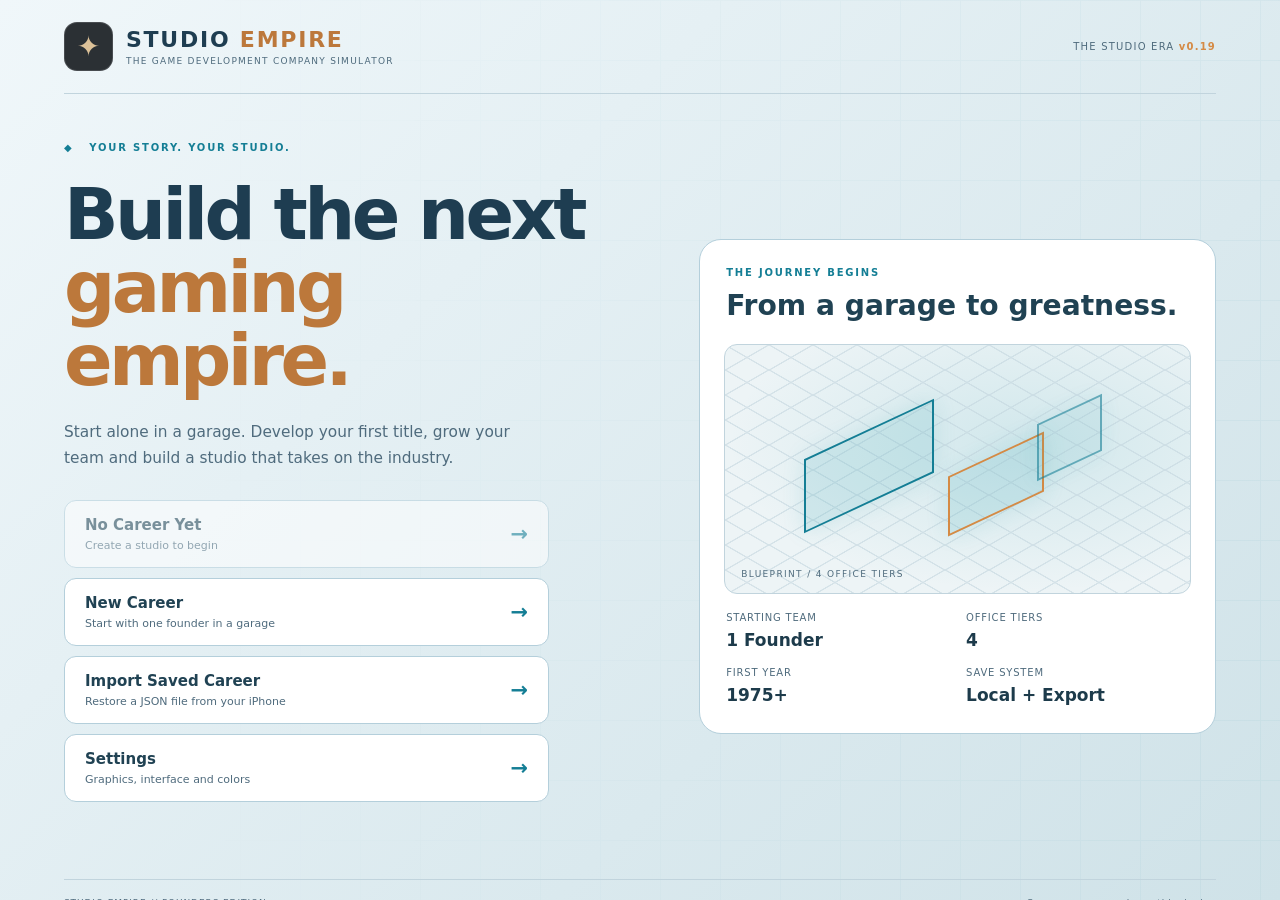
==== commit b00c0fa5: "Integrate daily simulation, opt-in music, rival contracts, and UI polish into 3D game" ====
--- a/game3d/index.html
+++ b/game3d/index.html
@@ -1,5 +1,5 @@
 <!doctype html>
-<html lang="en"><head><meta charset="utf-8"><meta name="viewport" content="width=device-width, initial-scale=1, viewport-fit=cover"><meta name="theme-color" content="#0b0a15"><title>Studio Empire | Build Your Gaming Empire</title><link rel="stylesheet" href="./styles.css"><link rel="stylesheet" href="./office-economy.css"><link rel="stylesheet" href="./concept-hud.css"><link rel="stylesheet" href="./garage-mobile-v2.css"><link rel="stylesheet" href="./career-interface.css"><link rel="stylesheet" href="./ui-overhaul-v17.css"><link rel="stylesheet" href="./industry-ui-v18.css"><link rel="stylesheet" href="./visual-identity-v19.css"><link rel="stylesheet" href="./interface-v20.css"><link rel="stylesheet" href="./daybreak-v21.css"><link rel="stylesheet" href="./production-ui-v22.css"></head>
+<html lang="en"><head><meta charset="utf-8"><meta name="viewport" content="width=device-width, initial-scale=1, viewport-fit=cover"><meta name="theme-color" content="#0b0a15"><title>Studio Empire | Build Your Gaming Empire</title><link rel="stylesheet" href="./styles.css"><link rel="stylesheet" href="./office-economy.css"><link rel="stylesheet" href="./concept-hud.css"><link rel="stylesheet" href="./garage-mobile-v2.css"><link rel="stylesheet" href="./career-interface.css"><link rel="stylesheet" href="./ui-overhaul-v17.css"><link rel="stylesheet" href="./industry-ui-v18.css"><link rel="stylesheet" href="./visual-identity-v19.css"><link rel="stylesheet" href="./interface-v20.css"><link rel="stylesheet" href="./daybreak-v21.css"><link rel="stylesheet" href="./production-ui-v22.css"><link rel="stylesheet" href="./polish-v23.css"></head>
 <body>
 <div class="app" id="app">
   <header class="topbar"><div class="identity"><span class="identity-mark">◈</span><span><b>STUDIO <em>EMPIRE</em></b><small>3D ENGINE / GARAGE PROTOTYPE</small></span></div><div class="stats"><div><small>YEAR</small><strong id="year">1980</strong></div><div><small>CASH</small><strong id="cash">$75,000</strong></div><div><small>CREW</small><strong id="crew">3</strong></div></div><a href="/" class="old-game" title="Return to existing Studio Empire">EXISTING GAME <span>↗</span></a></header>
@@ -19,4 +19,4 @@
 <script src="./career-simulation.js" defer></script><script src="./career-interface.js" defer></script><script src="./scene-details.js" defer></script>
 <script src="./materials-v17.js" defer></script><script src="./ui-overhaul-v17.js" defer></script>
 <script src="./save-import-v17.js" defer></script>
-<script src="./industry-v18.js" defer></script><script src="./industry-ui-v18.js" defer></script><script src="./world-polish-v18.js" defer></script><script src="./main-menu-v19.js" defer></script><script src="./navigation-v20.js" defer></script><script src="./lighting-v21.js" defer></script><script src="./simulation-v21.js" defer></script><script src="./experience-v21.js" defer></script><script src="./production-v22.js" defer></script><script src="./production-ui-v22.js" defer></script></body></html>+<script src="./industry-v18.js" defer></script><script src="./industry-ui-v18.js" defer></script><script src="./world-polish-v18.js" defer></script><script src="./main-menu-v19.js" defer></script><script src="./navigation-v20.js" defer></script><script src="./lighting-v21.js" defer></script><script src="./simulation-v21.js" defer></script><script src="./daily-v23.js" defer></script><script src="./experience-v21.js" defer></script><script src="./music-v23.js" defer></script><script src="./production-v22.js" defer></script><script src="./production-ui-v22.js" defer></script><script src="./rivals-v23.js" defer></script></body></html>
--- a/game3d/polish-v23.css
+++ b/game3d/polish-v23.css
@@ -0,0 +1,30 @@
+/* v0.23: more cohesive, legible mobile management surfaces and studio soundtrack. */
+#se23-music{min-width:60px!important;min-height:34px!important;padding:7px 10px!important;background:#e1f0f4!important;border:1px solid #aecdd7!important;border-radius:9px!important;color:#1b536a!important;font-size:11px!important;font-weight:800!important;white-space:nowrap!important}
+#se23-music.is-on{background:#d6efe6!important;color:#135d49!important;border-color:#6db69d!important}
+body[data-studio19-theme="daybreak"]{--s19-bg:#edf4f6;--s19-surface:#fff;--s19-raised:#e7f1f4;--s19-muted:#4f6b7d;--s19-line:#c1d4dd;--s19-ink:#1d3b4b}
+body[data-studio19-theme="daybreak"] #career-hub .career-shell{background:#edf4f6!important;border:1px solid #bbd2db!important;box-shadow:0 22px 60px #0f364a50!important}
+body[data-studio19-theme="daybreak"] #career-hub .career-head,body[data-studio19-theme="daybreak"] #career-hub .career-metrics,body[data-studio19-theme="daybreak"] #career-hub #se20-navigation,body[data-studio19-theme="daybreak"] #career-hub .career-footer{background:#f9fcfd!important;border-color:#d4e2e8!important}
+body[data-studio19-theme="daybreak"] #career-hub .career-head h2,body[data-studio19-theme="daybreak"] #career-hub .career-metric b,body[data-studio19-theme="daybreak"] #career-hub .career-card header strong{color:#1e3e50!important}
+body[data-studio19-theme="daybreak"] #career-hub .career-metric{background:#f4f9fb!important}
+body[data-studio19-theme="daybreak"] #career-hub .career-body,body[data-studio19-theme="daybreak"] #empire-v18-content,body[data-studio19-theme="daybreak"] #se22-production{background:#edf4f6!important;color:#1d3949!important}
+body[data-studio19-theme="daybreak"] #career-hub .career-card,body[data-studio19-theme="daybreak"] #career-hub .empire18-card,body[data-studio19-theme="daybreak"] #career-hub .empire18-company,body[data-studio19-theme="daybreak"] #career-hub .se22-card{background:#fff!important;color:#294759!important;border:1px solid #c9dae3!important;box-shadow:0 3px 12px #203e4a0b!important;border-radius:13px!important}
+body[data-studio19-theme="daybreak"] #career-hub .career-card p,body[data-studio19-theme="daybreak"] #career-hub .empire18-card p,body[data-studio19-theme="daybreak"] #career-hub .career-list span{color:#496b7d!important}
+body[data-studio19-theme="daybreak"] #career-hub .career-info{background:#e7f1f4!important;color:#31596e!important;border-color:#c0d6df!important}
+#se20-navigation button{transition:background-color .16s,color .16s,transform .16s!important}
+#se20-navigation button:active,.mobile-nav button:active{transform:scale(.97)}
+.se23-relations{padding:17px;margin:12px 0 18px;border-radius:14px;background:#ebf5f8;border:1px solid #bfd5df;color:#24475b}
+.se23-relations header{display:flex;align-items:center;justify-content:space-between;gap:10px;margin-bottom:14px}
+.se23-relations header small{letter-spacing:.13em;font-size:10px;color:#327d93;font-weight:850}
+.se23-relations h3{margin:5px 0;font-size:19px;letter-spacing:-.03em;color:#1b4358}
+.se23-relations header p{margin:0;font-size:12px;color:#547183}
+.se23-relations label{display:grid;gap:5px;font-size:12px;font-weight:750}
+.se23-relations select{width:100%;border:1px solid #b5cdd8;background:#fff;color:#1a4258;min-height:42px;padding:9px;border-radius:9px}
+.se23-actions{display:flex;flex-wrap:wrap;gap:7px;margin:12px 0}
+.se23-actions button{border:0;background:#24758b;border-radius:9px;padding:11px 13px;min-height:41px;color:#fff;font-weight:760;cursor:pointer}
+.se23-actions button:disabled{opacity:.42}.se23-relations p{font-size:12px}
+.se23-contract{display:flex;justify-content:space-between;border-top:1px solid #c9dbe4;padding:9px 0;gap:10px;font-size:12px}
+body:not([data-studio19-theme="daybreak"]) .se23-relations{background:#26323c;border-color:#4f6572;color:#edf6f8}
+body:not([data-studio19-theme="daybreak"]) .se23-relations h3{color:#edf6f8}
+body:not([data-studio19-theme="daybreak"]) .se23-relations header p{color:#b3cbd5}
+@media(max-width:740px){#se21-timebar{gap:5px!important;padding:7px!important}#se21-timebar .se21-speed-controls{flex-wrap:nowrap!important;gap:3px!important}#se23-music{min-width:51px!important;padding:5px!important;font-size:10px!important}.se23-relations{padding:12px}.se23-actions{display:grid;grid-template-columns:1fr 1fr}.se23-actions button{font-size:11px;padding:9px 5px}}
+@media(prefers-reduced-motion:reduce){#se20-navigation button{transition:none!important}}
